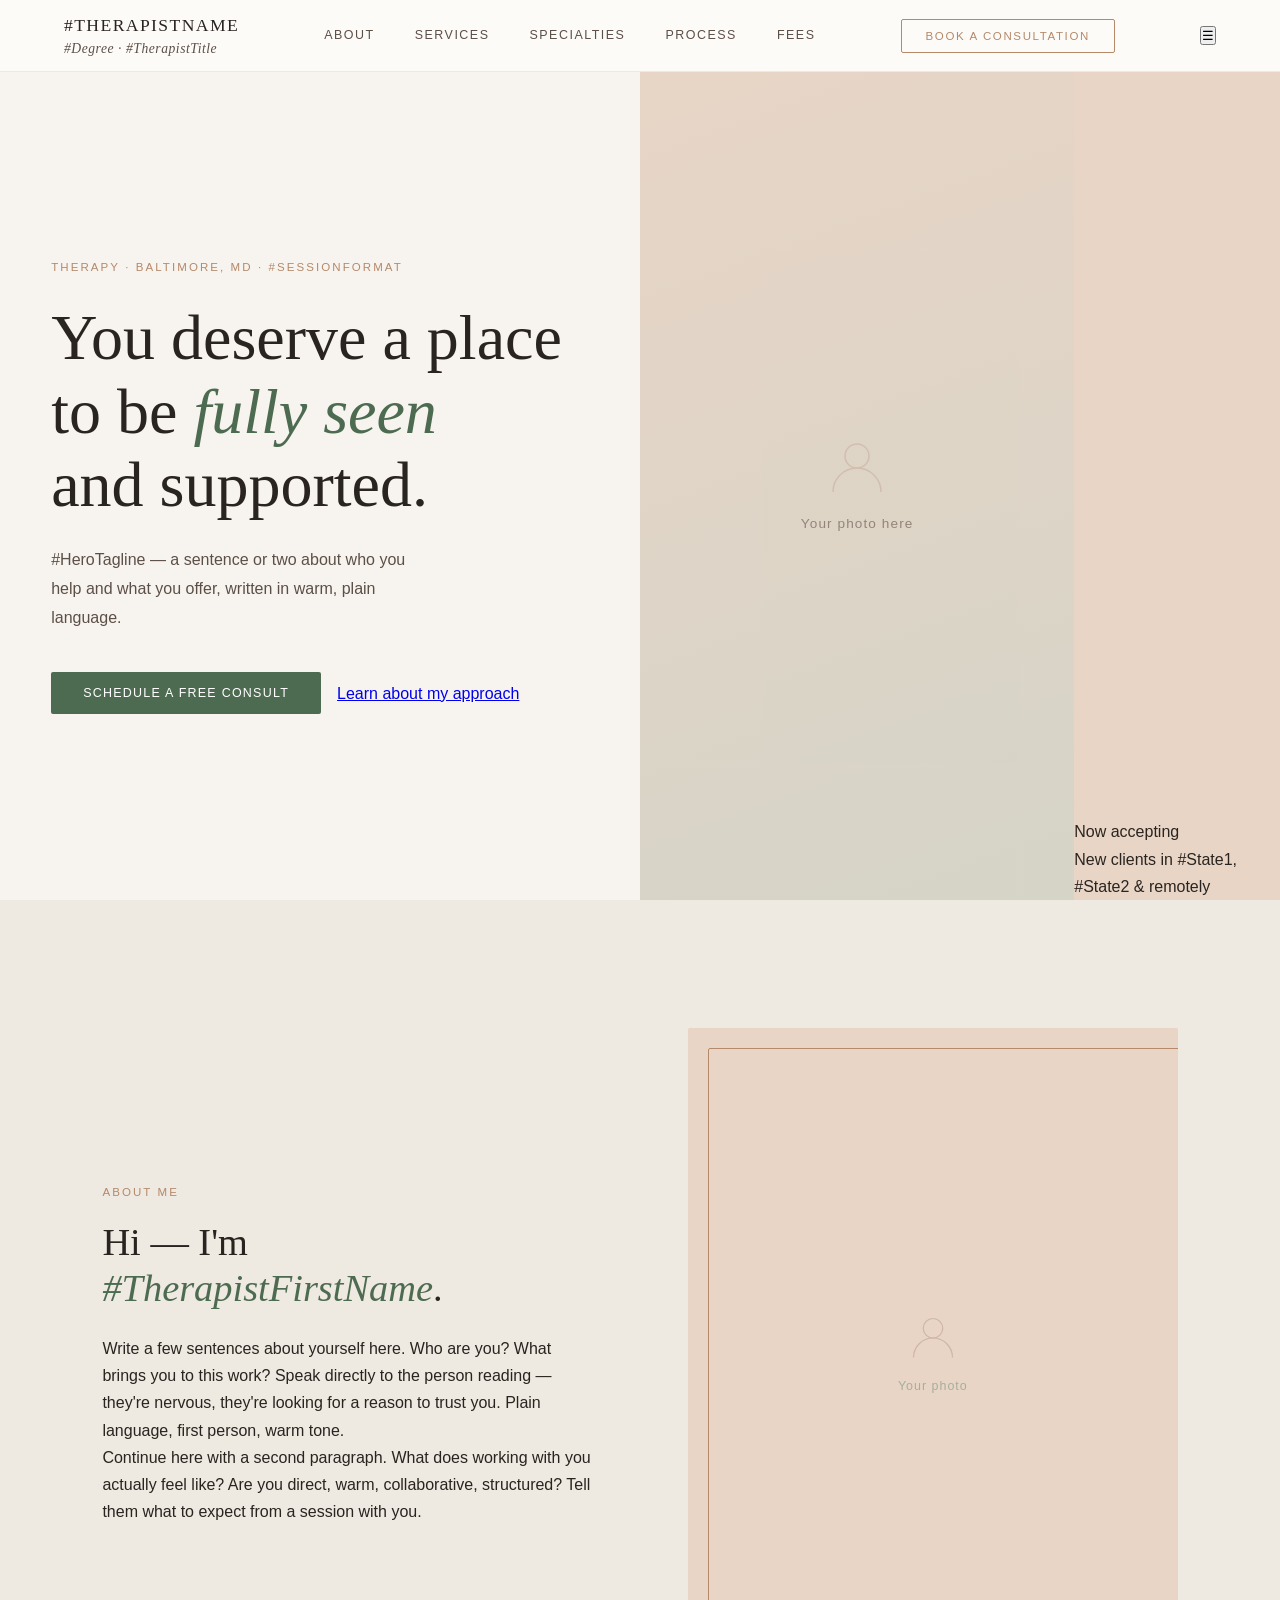
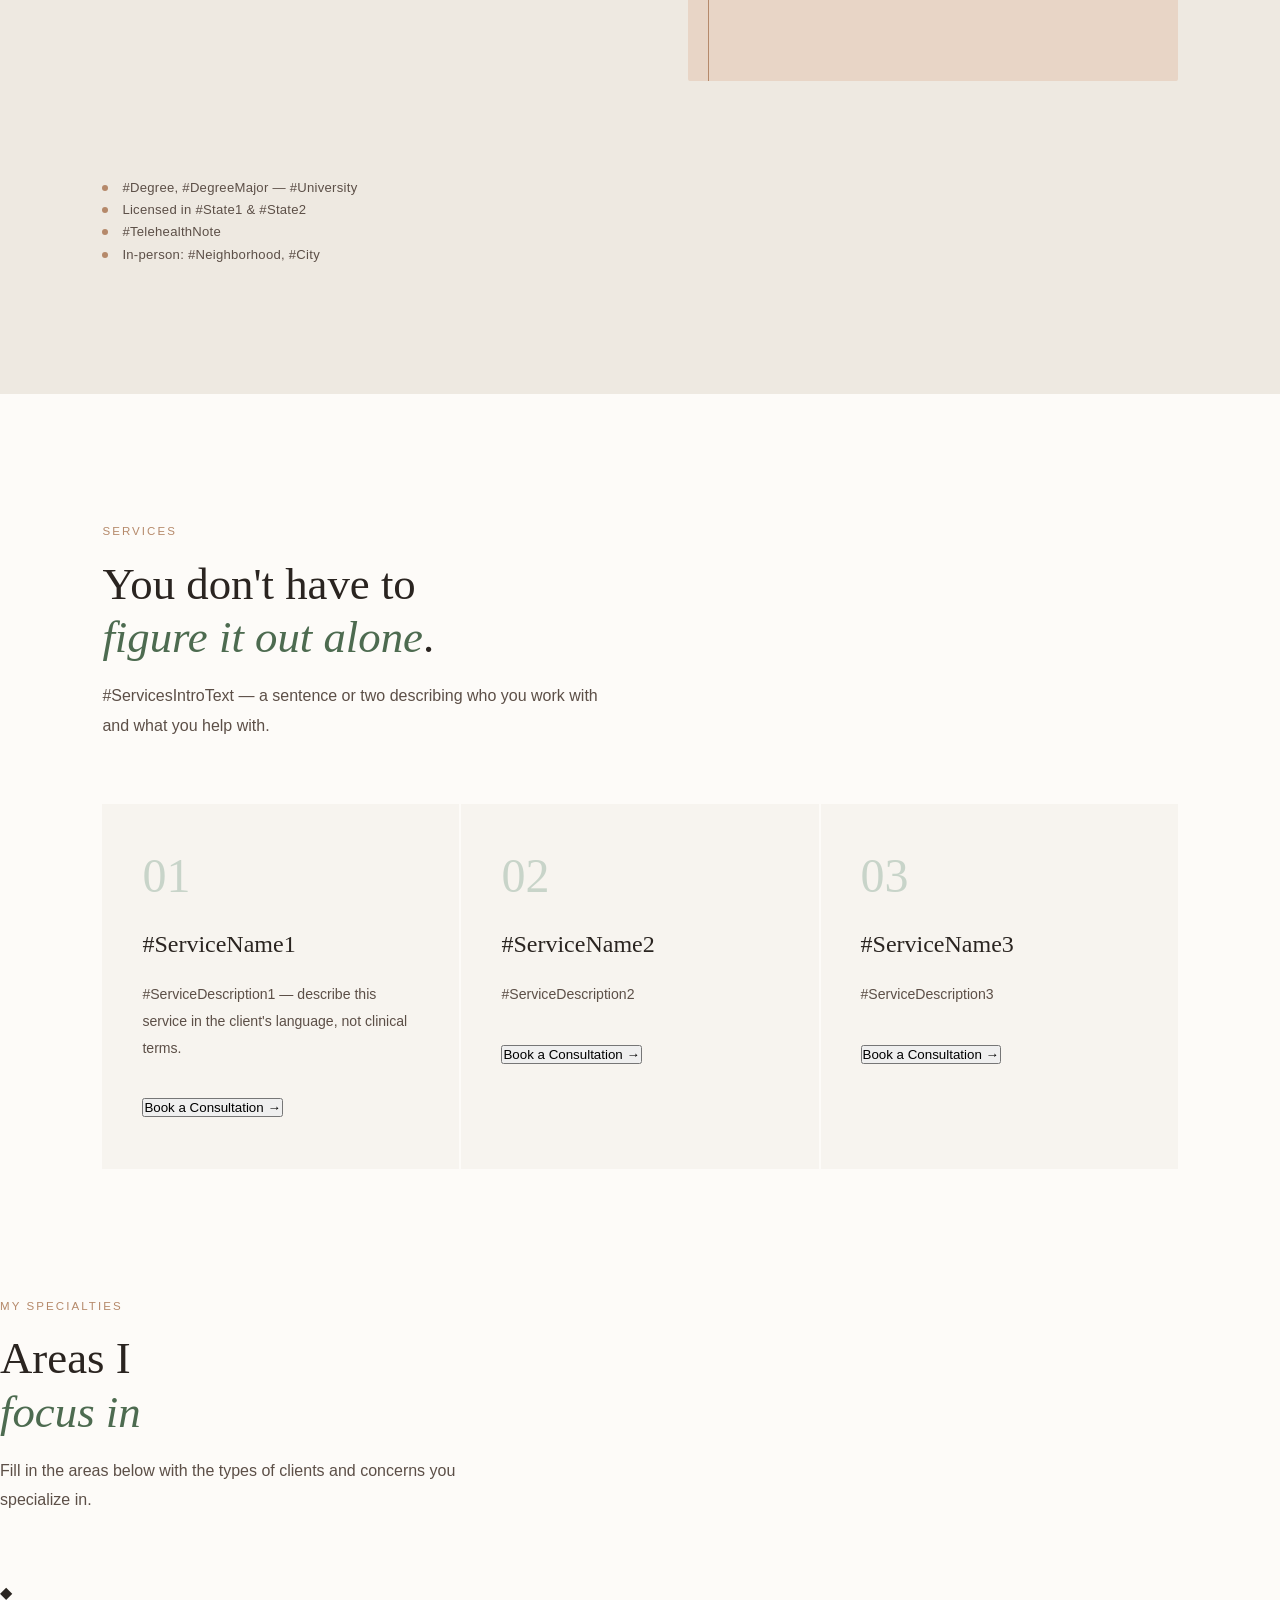
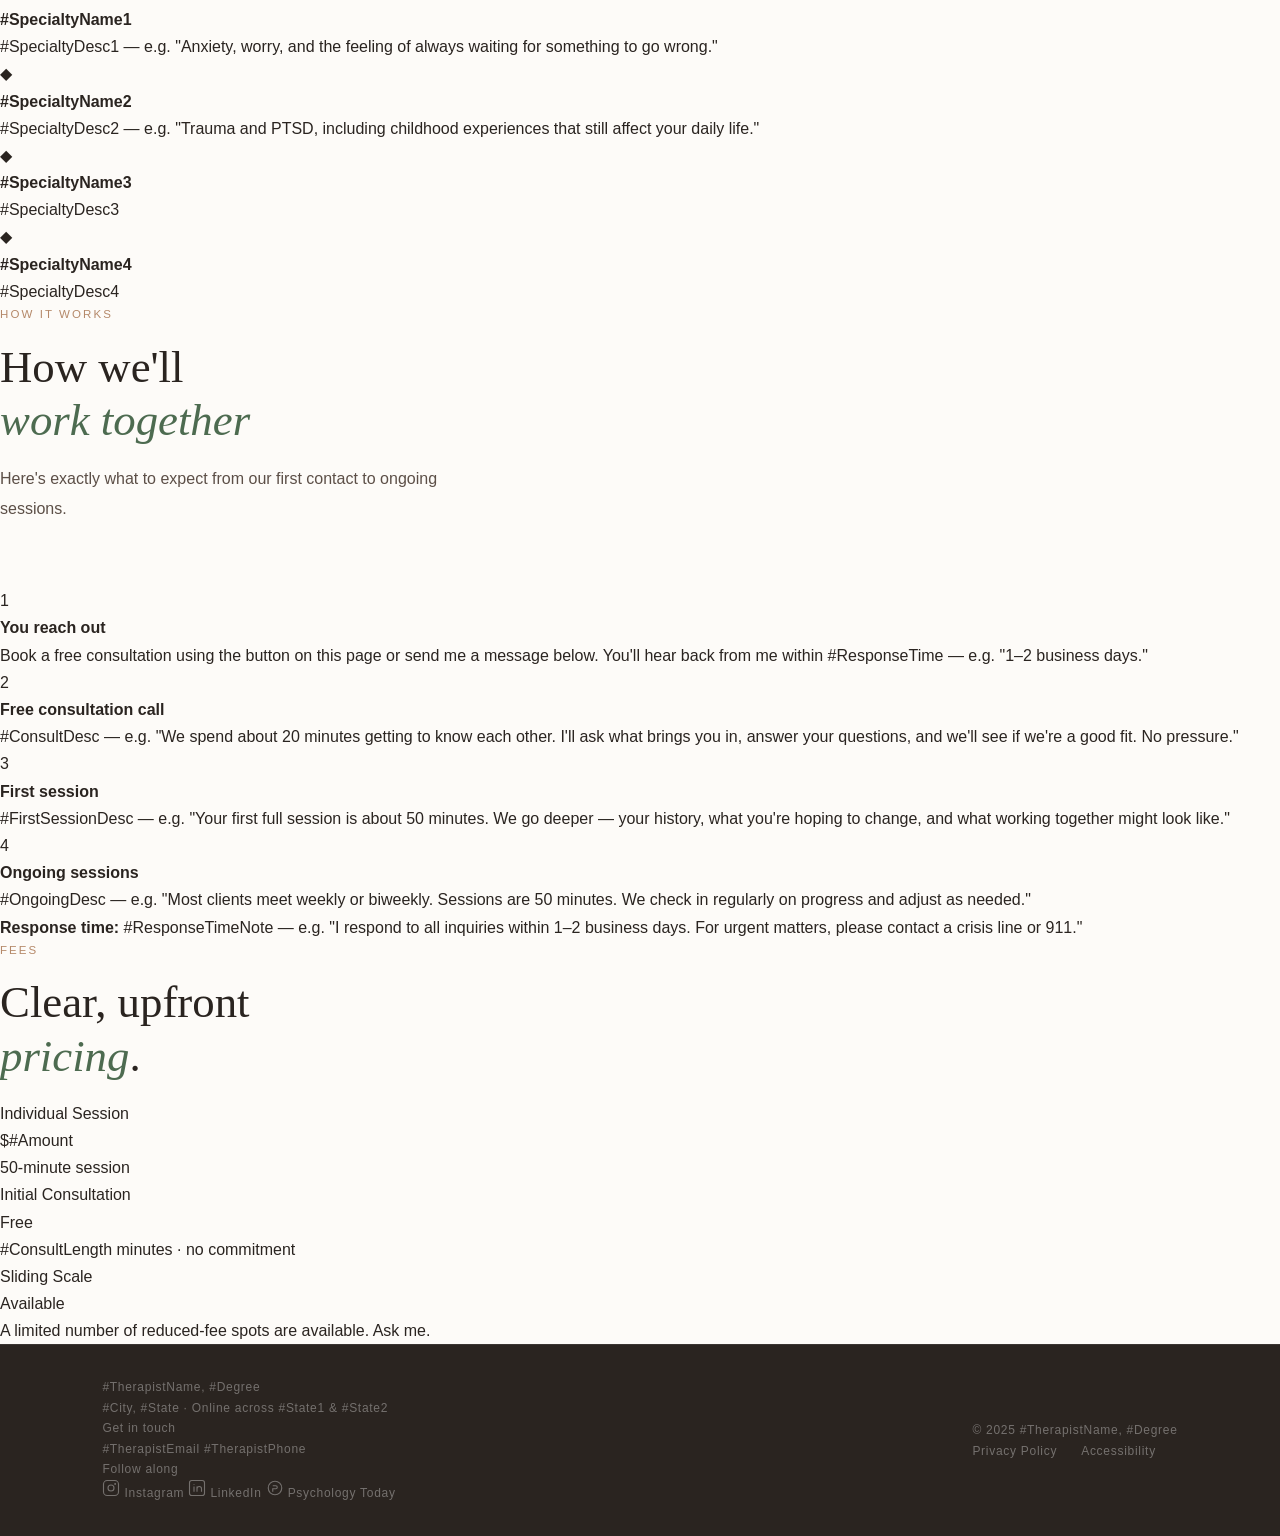
==== index.html @ e569491f "Add files via upload" ====
<!DOCTYPE html>
<html lang="en">
<head>
  <meta charset="UTF-8">
  <meta name="viewport" content="width=device-width, initial-scale=1.0">
  <title>#TherapistName — Therapy</title>
  <link rel="preconnect" href="https://fonts.googleapis.com">
  <link rel="preconnect" href="https://fonts.gstatic.com" crossorigin>
  <link href="https://fonts.googleapis.com/css2?family=Libre+Baskerville:ital,wght@0,400;0,700;1,400&family=Outfit:wght@300;400;500&display=swap" rel="stylesheet">
  <link rel="stylesheet" href="style.css">
</head>
<body>

<!-- NAV -->
<nav id="mainNav">
  <div class="nav-logo">
    #TherapistName
    <span>#Degree · #TherapistTitle</span>
  </div>
  <ul class="nav-links">
    <li><a href="#about">About</a></li>
    <li><a href="#services">Services</a></li>
    <li><a href="#specialties">Specialties</a></li>
    <li><a href="#process">Process</a></li>
    <li><a href="#fees">Fees</a></li>
  </ul>
  <button class="nav-cta" id="navBookBtn">Book a Consultation</button>
  <button class="nav-hamburger" id="navHamburger" aria-label="Open menu">&#9776;</button>
</nav>

<!-- HERO -->
<section class="hero" id="hero">
  <div class="hero-left">
    <p class="hero-eyebrow">Therapy · Baltimore, MD · #SessionFormat</p>
    <h1 class="hero-h1">
      You deserve a place<br>
      to be <em>fully seen</em><br>
      and supported.
    </h1>
    <p class="hero-sub">
      #HeroTagline — a sentence or two about who you help and what you offer, written in warm, plain language.
    </p>
    <div class="hero-actions">
      <button class="btn-primary" id="heroBookBtn">Schedule a Free Consult</button>
      <a href="#about" class="btn-ghost">Learn about my approach</a>
    </div>
  </div>
  <div class="hero-right">
    <div class="hero-photo-placeholder">
      <svg viewBox="0 0 64 64" fill="none" xmlns="http://www.w3.org/2000/svg">
        <circle cx="32" cy="20" r="12" stroke="#A07B6A" stroke-width="1.5"/>
        <path d="M8 56c0-13.255 10.745-24 24-24s24 10.745 24 24" stroke="#A07B6A" stroke-width="1.5"/>
      </svg>
      Your photo here
    </div>
    <div class="hero-badge">
      <p class="badge-label">Now accepting</p>
      <p class="badge-text">New clients in #State1, #State2 &amp; remotely</p>
    </div>
  </div>
</section>

<!-- ABOUT ME -->
<section class="about" id="about">
  <div class="about-header">
    <p class="section-label">About Me</p>
    <h2 class="about-title">Hi — I'm <em>#TherapistFirstName</em>.</h2>
    <p class="about-intro-placeholder">
      Write a few sentences about yourself here. Who are you? What brings you to this work? Speak directly to the person reading — they're nervous, they're looking for a reason to trust you. Plain language, first person, warm tone.
    </p>
    <p class="about-intro-placeholder">
      Continue here with a second paragraph. What does working with you actually feel like? Are you direct, warm, collaborative, structured? Tell them what to expect from a session with you.
    </p>
  </div>
  <div class="about-photo">
    <div class="about-photo-inner">
      <svg width="52" height="52" viewBox="0 0 64 64" fill="none" xmlns="http://www.w3.org/2000/svg">
        <circle cx="32" cy="20" r="12" stroke="#A07B6A" stroke-width="1.5"/>
        <path d="M8 56c0-13.255 10.745-24 24-24s24 10.745 24 24" stroke="#A07B6A" stroke-width="1.5"/>
      </svg>
      Your photo
    </div>
  </div>
  <div class="about-credentials">
    <div class="credential">
      <div class="credential-dot"></div>
      <span class="credential-text">#Degree, #DegreeMajor — #University</span>
    </div>
    <div class="credential">
      <div class="credential-dot"></div>
      <span class="credential-text">Licensed in #State1 &amp; #State2</span>
    </div>
    <div class="credential">
      <div class="credential-dot"></div>
      <span class="credential-text">#TelehealthNote</span>
    </div>
    <div class="credential">
      <div class="credential-dot"></div>
      <span class="credential-text">In-person: #Neighborhood, #City</span>
    </div>
  </div>
</section>

<!-- SERVICES — with booking CTA under each -->
<section class="services" id="services">
  <div class="services-header">
    <p class="section-label">Services</p>
    <h2 class="section-title">You don't have to<br><em>figure it out alone</em>.</h2>
    <p class="section-intro">
      #ServicesIntroText — a sentence or two describing who you work with and what you help with.
    </p>
  </div>
  <div class="services-grid">
    <div class="service-card">
      <div class="service-number">01</div>
      <h3 class="service-name">#ServiceName1</h3>
      <p class="service-desc">#ServiceDescription1 — describe this service in the client's language, not clinical terms.</p>
      <button class="service-book-btn" data-booking="true">Book a Consultation →</button>
    </div>
    <div class="service-card">
      <div class="service-number">02</div>
      <h3 class="service-name">#ServiceName2</h3>
      <p class="service-desc">#ServiceDescription2</p>
      <button class="service-book-btn" data-booking="true">Book a Consultation →</button>
    </div>
    <div class="service-card">
      <div class="service-number">03</div>
      <h3 class="service-name">#ServiceName3</h3>
      <p class="service-desc">#ServiceDescription3</p>
      <button class="service-book-btn" data-booking="true">Book a Consultation →</button>
    </div>
  </div>
</section>

<!-- SPECIALTIES -->
<section class="specialties-section" id="specialties">
  <div class="specialties-header">
    <p class="section-label">My Specialties</p>
    <h2 class="section-title">Areas I<br><em>focus in</em></h2>
    <p class="section-intro">Fill in the areas below with the types of clients and concerns you specialize in.</p>
  </div>
  <div class="specialties-grid">
    <div class="specialty-card">
      <div class="specialty-icon">&#9670;</div>
      <h4 class="specialty-name">#SpecialtyName1</h4>
      <p class="specialty-desc">#SpecialtyDesc1 — e.g. "Anxiety, worry, and the feeling of always waiting for something to go wrong."</p>
    </div>
    <div class="specialty-card">
      <div class="specialty-icon">&#9670;</div>
      <h4 class="specialty-name">#SpecialtyName2</h4>
      <p class="specialty-desc">#SpecialtyDesc2 — e.g. "Trauma and PTSD, including childhood experiences that still affect your daily life."</p>
    </div>
    <div class="specialty-card">
      <div class="specialty-icon">&#9670;</div>
      <h4 class="specialty-name">#SpecialtyName3</h4>
      <p class="specialty-desc">#SpecialtyDesc3</p>
    </div>
    <div class="specialty-card">
      <div class="specialty-icon">&#9670;</div>
      <h4 class="specialty-name">#SpecialtyName4</h4>
      <p class="specialty-desc">#SpecialtyDesc4</p>
    </div>
  </div>
</section>

<!-- PROCESS / HOW SESSIONS WORK -->
<section class="process-section" id="process">
  <div class="process-header">
    <p class="section-label">How It Works</p>
    <h2 class="section-title">How we'll<br><em>work together</em></h2>
    <p class="section-intro">Here's exactly what to expect from our first contact to ongoing sessions.</p>
  </div>
  <div class="process-steps">
    <div class="process-step">
      <div class="step-number">1</div>
      <div class="step-content">
        <h4 class="step-title">You reach out</h4>
        <p class="step-desc">Book a free consultation using the button on this page or send me a message below. You'll hear back from me within #ResponseTime — e.g. "1–2 business days."</p>
      </div>
    </div>
    <div class="process-connector"></div>
    <div class="process-step">
      <div class="step-number">2</div>
      <div class="step-content">
        <h4 class="step-title">Free consultation call</h4>
        <p class="step-desc">#ConsultDesc — e.g. "We spend about 20 minutes getting to know each other. I'll ask what brings you in, answer your questions, and we'll see if we're a good fit. No pressure."</p>
      </div>
    </div>
    <div class="process-connector"></div>
    <div class="process-step">
      <div class="step-number">3</div>
      <div class="step-content">
        <h4 class="step-title">First session</h4>
        <p class="step-desc">#FirstSessionDesc — e.g. "Your first full session is about 50 minutes. We go deeper — your history, what you're hoping to change, and what working together might look like."</p>
      </div>
    </div>
    <div class="process-connector"></div>
    <div class="process-step">
      <div class="step-number">4</div>
      <div class="step-content">
        <h4 class="step-title">Ongoing sessions</h4>
        <p class="step-desc">#OngoingDesc — e.g. "Most clients meet weekly or biweekly. Sessions are 50 minutes. We check in regularly on progress and adjust as needed."</p>
      </div>
    </div>
  </div>
  <div class="process-note">
    <p><strong>Response time:</strong> #ResponseTimeNote — e.g. "I respond to all inquiries within 1–2 business days. For urgent matters, please contact a crisis line or 911."</p>
  </div>
</section>

<!-- FEES -->
<section class="fees-section" id="fees">
  <div class="fees-inner">
    <div class="fees-header">
      <p class="section-label">Fees</p>
      <h2 class="section-title">Clear, upfront<br><em>pricing</em>.</h2>
    </div>
    <div class="fees-grid">
      <div class="fee-card">
        <p class="fee-type">Individual Session</p>
        <p class="fee-price">$#Amount</p>
        <p class="fee-detail">50-minute session</p>
      </div>
      <div class="fee-card">
        <p class="fee-type">Initial Consultation</p>
        <p class="fee-price">Free</p>
        <p class="fee-detail">#ConsultLength minutes · no commitment</p>
      </div>
      <div class="fee-card">
        <p class="fee-type">Sliding Scale</p>
        <p class="fee-price">Available</p>
        <p class="fee-detail">A limited number of reduced-fee spots are available. Ask me.</p>
      </div>
    </div>
  </div>
</section>

<!-- FOOTER -->
<footer>
  <div class="footer-top">
    <div class="footer-brand">
      <p class="footer-name">#TherapistName, #Degree</p>
      <p class="footer-location">#City, #State · Online across #State1 &amp; #State2</p>
    </div>
    <div class="footer-contact">
      <p class="footer-contact-label">Get in touch</p>
      <a href="mailto:#TherapistEmail" class="footer-email">#TherapistEmail</a>
      <a href="tel:#TherapistPhone" class="footer-phone">#TherapistPhone</a>
    </div>
    <div class="footer-socials">
      <p class="footer-contact-label">Follow along</p>
      <div class="social-links">
        <a href="#" class="social-link" aria-label="Instagram">
          <!-- Instagram icon -->
          <svg width="18" height="18" viewBox="0 0 24 24" fill="none" stroke="currentColor" stroke-width="1.5">
            <rect x="2" y="2" width="20" height="20" rx="5" ry="5"/>
            <circle cx="12" cy="12" r="4"/>
            <circle cx="17.5" cy="6.5" r="0.5" fill="currentColor"/>
          </svg>
          Instagram
        </a>
        <a href="#" class="social-link" aria-label="LinkedIn">
          <!-- LinkedIn icon -->
          <svg width="18" height="18" viewBox="0 0 24 24" fill="none" stroke="currentColor" stroke-width="1.5">
            <rect x="2" y="2" width="20" height="20" rx="3"/>
            <line x1="8" y1="10" x2="8" y2="17"/>
            <line x1="8" y1="7" x2="8" y2="7.5" stroke-width="2"/>
            <path d="M12 10v7M12 13a3 3 0 0 1 6 0v4"/>
          </svg>
          LinkedIn
        </a>
        <a href="#" class="social-link" aria-label="Psychology Today">
          <svg width="18" height="18" viewBox="0 0 24 24" fill="none" stroke="currentColor" stroke-width="1.5">
            <circle cx="12" cy="12" r="9"/>
            <path d="M9 9h4a2 2 0 0 1 0 4H9v4"/>
          </svg>
          Psychology Today
        </a>
      </div>
    </div>
  </div>
  <div class="footer-bottom">
    <span>© 2025 #TherapistName, #Degree</span>
    <div class="footer-links">
      <a href="#">Privacy Policy</a>
      <a href="#">Accessibility</a>
    </div>
  </div>
</footer>

<script src="main.js"></script>
</body>
</html>
---- style.css ----
/* ============================================================
   THERAPIST WEBSITE — style.css
   Linked from index.html
   ============================================================ */

*, *::before, *::after { box-sizing: border-box; margin: 0; padding: 0; }

:root {
  --cream: #F7F4EF;
  --warm-white: #FDFBF8;
  --sage: #8A9E8C;
  --sage-deep: #4D6B50;
  --mist: #C8D4C9;
  --clay: #B5896A;
  --clay-light: #E8D5C6;
  --ink: #2A2420;
  --ink-soft: #5C4F47;
  --gold: #C4973A;
  --gold-light: #EDD9A3;
  --section-bg: #EEE9E1;
}

html { scroll-behavior: smooth; }

body {
  font-family: 'DM Sans', sans-serif;
  background: var(--warm-white);
  color: var(--ink);
  font-weight: 300;
  line-height: 1.7;
}

/* ── NAV ─────────────────────────────────────────── */
nav {
  position: fixed; top: 0; width: 100%; z-index: 100;
  background: rgba(253,251,248,0.92);
  backdrop-filter: blur(8px);
  border-bottom: 1px solid rgba(180,160,140,0.2);
  padding: 0 5%;
  display: flex; align-items: center; justify-content: space-between;
  height: 72px;
}

.nav-logo {
  font-family: 'Cormorant Garamond', serif;
  font-weight: 400;
  font-size: 1.1rem;
  letter-spacing: 0.08em;
  color: var(--ink);
  text-transform: uppercase;
}

.nav-logo span {
  font-weight: 300;
  font-style: italic;
  text-transform: none;
  font-size: 0.85rem;
  letter-spacing: 0.04em;
  color: var(--ink-soft);
  display: block;
  margin-top: -4px;
}

.nav-links {
  display: flex; gap: 2.5rem; list-style: none;
  font-size: 0.78rem; letter-spacing: 0.12em; text-transform: uppercase;
}

.nav-links a { color: var(--ink-soft); text-decoration: none; transition: color 0.2s; }
.nav-links a:hover { color: var(--sage-deep); }

.nav-cta {
  background: transparent;
  border: 1px solid var(--clay);
  color: var(--clay);
  padding: 10px 24px;
  font-family: 'DM Sans', sans-serif;
  font-size: 0.72rem;
  letter-spacing: 0.14em;
  text-transform: uppercase;
  cursor: pointer;
  transition: all 0.25s;
  border-radius: 2px;
}

.nav-cta:hover { background: var(--clay); color: white; }

/* ── HERO ────────────────────────────────────────── */
.hero {
  min-height: 100vh;
  display: grid;
  grid-template-columns: 1fr 1fr;
  padding-top: 72px;
}

.hero-left {
  padding: 8% 6% 8% 8%;
  display: flex;
  flex-direction: column;
  justify-content: center;
  background: var(--cream);
}

.hero-eyebrow {
  font-size: 0.72rem;
  letter-spacing: 0.18em;
  text-transform: uppercase;
  color: var(--clay);
  margin-bottom: 1.5rem;
}

.hero-h1 {
  font-family: 'Cormorant Garamond', serif;
  font-weight: 300;
  font-size: clamp(2.8rem, 5vw, 4.2rem);
  line-height: 1.15;
  color: var(--ink);
  margin-bottom: 1.5rem;
}

.hero-h1 em { font-style: italic; color: var(--sage-deep); }

.hero-sub {
  font-size: 1rem;
  color: var(--ink-soft);
  margin-bottom: 2.5rem;
  max-width: 380px;
  line-height: 1.8;
}

.hero-actions { display: flex; gap: 1rem; align-items: center; }

.btn-primary {
  background: var(--sage-deep);
  color: white;
  padding: 14px 32px;
  border: none;
  font-family: 'DM Sans', sans-serif;
  font-size: 0.78rem;
  letter-spacing: 0.1em;
  text-transform: uppercase;
  cursor: pointer;
  border-radius: 2px;
  transition: all 0.25s;
}
.btn-primary:hover { background: var(--ink); }

.btn-secondary {
  background: transparent;
  color: var(--ink-soft);
  border: none;
  font-family: 'DM Sans', sans-serif;
  font-size: 0.78rem;
  letter-spacing: 0.06em;
  cursor: pointer;
  padding: 0;
  text-decoration: underline;
  text-underline-offset: 4px;
  text-decoration-color: var(--mist);
}

.hero-right {
  position: relative;
  background: var(--clay-light);
  overflow: hidden;
  display: flex;
  align-items: flex-end;
  justify-content: center;
}

.hero-photo-placeholder {
  width: 100%;
  height: 100%;
  background: linear-gradient(160deg, var(--clay-light) 0%, var(--mist) 100%);
  display: flex;
  align-items: center;
  justify-content: center;
  flex-direction: column;
  gap: 12px;
  color: var(--ink-soft);
  opacity: 0.6;
  font-size: 0.85rem;
  letter-spacing: 0.08em;
}

.hero-photo-placeholder svg { width: 64px; height: 64px; opacity: 0.4; }

.hero-accent {
  position: absolute;
  bottom: 40px;
  left: -20px;
  background: var(--warm-white);
  padding: 20px 28px;
  border-radius: 2px;
  box-shadow: 0 8px 32px rgba(0,0,0,0.06);
  max-width: 220px;
}

.hero-accent-label {
  font-size: 0.65rem;
  letter-spacing: 0.14em;
  text-transform: uppercase;
  color: var(--clay);
  margin-bottom: 4px;
}

.hero-accent-text {
  font-family: 'Cormorant Garamond', serif;
  font-size: 1rem;
  color: var(--ink);
  font-style: italic;
}

/* ── QUOTE BAND ──────────────────────────────────── */
.quote-band {
  background: var(--sage-deep);
  padding: 4rem 10%;
  text-align: center;
}

.quote-band blockquote {
  font-family: 'Cormorant Garamond', serif;
  font-size: clamp(1.4rem, 2.5vw, 1.9rem);
  font-weight: 300;
  font-style: italic;
  color: rgba(255,255,255,0.92);
  line-height: 1.6;
  max-width: 720px;
  margin: 0 auto 1rem;
}

.quote-band cite {
  font-family: 'DM Sans', sans-serif;
  font-size: 0.72rem;
  letter-spacing: 0.14em;
  text-transform: uppercase;
  color: var(--mist);
}

/* ── SERVICES ────────────────────────────────────── */
.services {
  padding: 8rem 8%;
  background: var(--warm-white);
}

.section-label {
  font-size: 0.72rem;
  letter-spacing: 0.18em;
  text-transform: uppercase;
  color: var(--clay);
  margin-bottom: 1rem;
}

.section-title {
  font-family: 'Cormorant Garamond', serif;
  font-weight: 300;
  font-size: clamp(2rem, 3.5vw, 3rem);
  color: var(--ink);
  margin-bottom: 1rem;
  max-width: 560px;
  line-height: 1.2;
}

.section-title em { font-style: italic; color: var(--sage-deep); }

.section-intro {
  font-size: 1rem;
  color: var(--ink-soft);
  max-width: 500px;
  margin-bottom: 4rem;
  line-height: 1.85;
}

.services-grid {
  display: grid;
  grid-template-columns: repeat(3, 1fr);
  gap: 2px;
}

.service-card {
  background: var(--cream);
  padding: 3rem 2.5rem;
  position: relative;
  transition: background 0.3s;
}

.service-card:hover { background: var(--clay-light); }

.service-number {
  font-family: 'Cormorant Garamond', serif;
  font-size: 3rem;
  font-weight: 300;
  color: var(--mist);
  line-height: 1;
  margin-bottom: 1.5rem;
}

.service-name {
  font-family: 'Cormorant Garamond', serif;
  font-size: 1.5rem;
  font-weight: 400;
  color: var(--ink);
  margin-bottom: 1rem;
}

.service-desc {
  font-size: 0.88rem;
  color: var(--ink-soft);
  line-height: 1.9;
  margin-bottom: 2rem;
}

.service-link {
  font-size: 0.72rem;
  letter-spacing: 0.12em;
  text-transform: uppercase;
  color: var(--sage-deep);
  text-decoration: none;
  border-bottom: 1px solid var(--mist);
  padding-bottom: 2px;
  transition: border-color 0.2s;
}

.service-link:hover { border-color: var(--sage-deep); }

/* ── ABOUT ───────────────────────────────────────── */
.about {
  padding: 8rem 8%;
  background: var(--section-bg);
  display: grid;
  grid-template-columns: 1fr 1fr;
  gap: 6rem;
  align-items: center;
}

.about-photo {
  aspect-ratio: 3/4;
  background: var(--clay-light);
  border-radius: 2px;
  display: flex;
  align-items: center;
  justify-content: center;
  position: relative;
  overflow: hidden;
}

.about-photo::after {
  content: '';
  position: absolute;
  top: 20px; right: -20px;
  width: 100%; height: 100%;
  border: 1px solid var(--clay);
  border-radius: 2px;
  pointer-events: none;
}

.about-photo-inner {
  text-align: center;
  font-size: 0.78rem;
  letter-spacing: 0.08em;
  color: #8A9E8C;
  opacity: 0.7;
}

.about-photo-inner svg { display: block; margin: 0 auto 12px; opacity: 0.5; }

.about-title {
  font-family: 'Cormorant Garamond', serif;
  font-size: clamp(2rem, 3vw, 2.8rem);
  font-weight: 300;
  color: var(--ink);
  line-height: 1.2;
  margin-bottom: 1.5rem;
}

.about-title em { font-style: italic; color: var(--sage-deep); }

.about-body {
  font-size: 0.95rem;
  color: var(--ink-soft);
  line-height: 1.95;
  margin-bottom: 1.5rem;
}

.credentials {
  margin-top: 2rem;
  display: flex;
  flex-direction: column;
  gap: 12px;
}

.credential {
  display: flex;
  align-items: flex-start;
  gap: 14px;
}

.credential-dot {
  width: 6px; height: 6px;
  background: var(--clay);
  border-radius: 50%;
  margin-top: 8px;
  flex-shrink: 0;
}

.credential-text {
  font-size: 0.82rem;
  color: var(--ink-soft);
  letter-spacing: 0.02em;
}

/* ── TESTIMONIALS ────────────────────────────────── */
.testimonials {
  padding: 8rem 8%;
  background: var(--warm-white);
}

.testimonials-header { text-align: center; margin-bottom: 4rem; }

.testimonials-title {
  margin: 0 auto;
  text-align: center;
  max-width: 480px;
}

.testimonials-grid {
  display: grid;
  grid-template-columns: repeat(3, 1fr);
  gap: 2rem;
}

.testimonial {
  padding: 2.5rem;
  border: 1px solid rgba(180,160,140,0.25);
  border-radius: 2px;
  position: relative;
}

.testimonial::before {
  content: '"';
  font-family: 'Cormorant Garamond', serif;
  font-size: 5rem;
  color: var(--clay-light);
  position: absolute;
  top: 10px; left: 20px;
  line-height: 1;
}

.testimonial-text {
  font-family: 'Cormorant Garamond', serif;
  font-size: 1.05rem;
  font-style: italic;
  color: var(--ink);
  line-height: 1.8;
  margin-bottom: 1.5rem;
  padding-top: 1.5rem;
}

.testimonial-author {
  font-size: 0.72rem;
  letter-spacing: 0.12em;
  text-transform: uppercase;
  color: var(--clay);
}

/* ── CTA ─────────────────────────────────────────── */
.cta-section {
  padding: 8rem 8%;
  background: var(--ink);
  text-align: center;
}

.cta-section .section-label { color: var(--gold); }

.cta-title {
  font-family: 'Cormorant Garamond', serif;
  font-size: clamp(2.2rem, 4vw, 3.5rem);
  font-weight: 300;
  color: white;
  margin-bottom: 1rem;
  line-height: 1.2;
}

.cta-title em { font-style: italic; color: var(--gold); }

.cta-sub {
  font-size: 0.95rem;
  color: rgba(255,255,255,0.55);
  margin-bottom: 2.5rem;
  max-width: 440px;
  margin-left: auto;
  margin-right: auto;
}

.btn-gold {
  background: var(--gold);
  color: var(--ink);
  padding: 16px 40px;
  border: none;
  font-family: 'DM Sans', sans-serif;
  font-size: 0.78rem;
  letter-spacing: 0.12em;
  text-transform: uppercase;
  cursor: pointer;
  border-radius: 2px;
  font-weight: 500;
  transition: all 0.25s;
}
.btn-gold:hover { background: var(--gold-light); }

/* ── CONTACT FORM ────────────────────────────────── */
.contact-section {
  padding: 8rem 8%;
  background: var(--section-bg);
}

.contact-form-wrapper {
  max-width: 560px;
  margin-top: 2rem;
  display: flex;
  flex-direction: column;
  gap: 1.25rem;
}

.form-group {
  display: flex;
  flex-direction: column;
  gap: 6px;
}

.form-group label {
  font-size: 0.75rem;
  letter-spacing: 0.1em;
  text-transform: uppercase;
  color: var(--ink-soft);
}

.form-group input,
.form-group textarea {
  background: var(--warm-white);
  border: 1px solid rgba(180,160,140,0.35);
  border-radius: 2px;
  padding: 12px 16px;
  font-family: 'DM Sans', sans-serif;
  font-size: 0.92rem;
  color: var(--ink);
  outline: none;
  transition: border-color 0.2s;
  resize: vertical;
}

.form-group input:focus,
.form-group textarea:focus {
  border-color: var(--sage-deep);
}

.form-hipaa-note {
  font-size: 0.75rem;
  color: var(--clay);
  background: var(--clay-light);
  padding: 10px 14px;
  border-radius: 2px;
  border-left: 3px solid var(--clay);
  line-height: 1.6;
}

.form-status {
  font-size: 0.85rem;
  color: var(--sage-deep);
  min-height: 1.2em;
}

/* ── FOOTER ──────────────────────────────────────── */
footer {
  background: var(--ink);
  border-top: 1px solid rgba(255,255,255,0.08);
  padding: 2rem 8%;
  display: flex;
  align-items: center;
  justify-content: space-between;
  font-size: 0.75rem;
  color: rgba(255,255,255,0.35);
  letter-spacing: 0.06em;
}

footer a { color: rgba(255,255,255,0.35); text-decoration: none; }
footer a:hover { color: rgba(255,255,255,0.7); }

.footer-links { display: flex; gap: 1.5rem; }

/* ── RESPONSIVE ──────────────────────────────────── */
@media (max-width: 900px) {
  .hero { grid-template-columns: 1fr; }
  .hero-right { min-height: 320px; }
  .services-grid { grid-template-columns: 1fr; }
  .about { grid-template-columns: 1fr; gap: 3rem; }
  .testimonials-grid { grid-template-columns: 1fr; }
  .nav-links { display: none; }
  footer { flex-direction: column; gap: 1rem; text-align: center; }
}
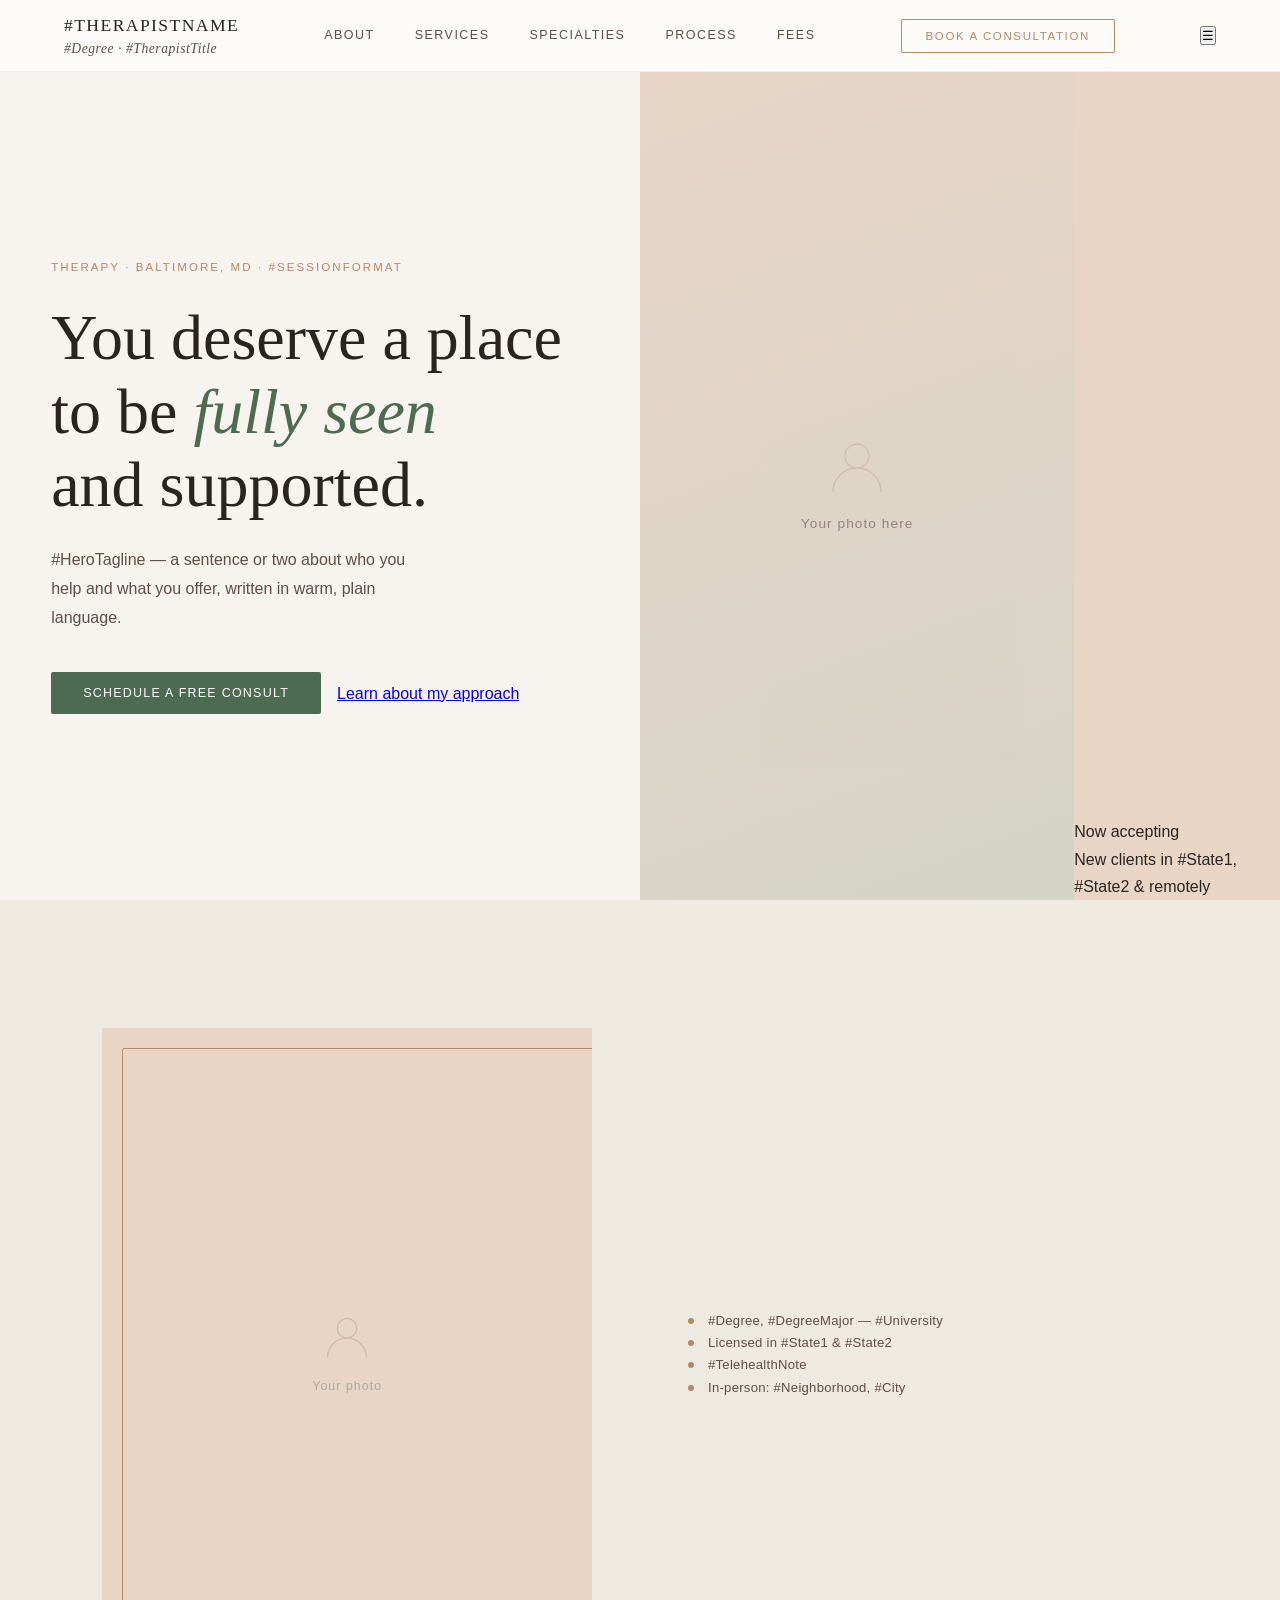
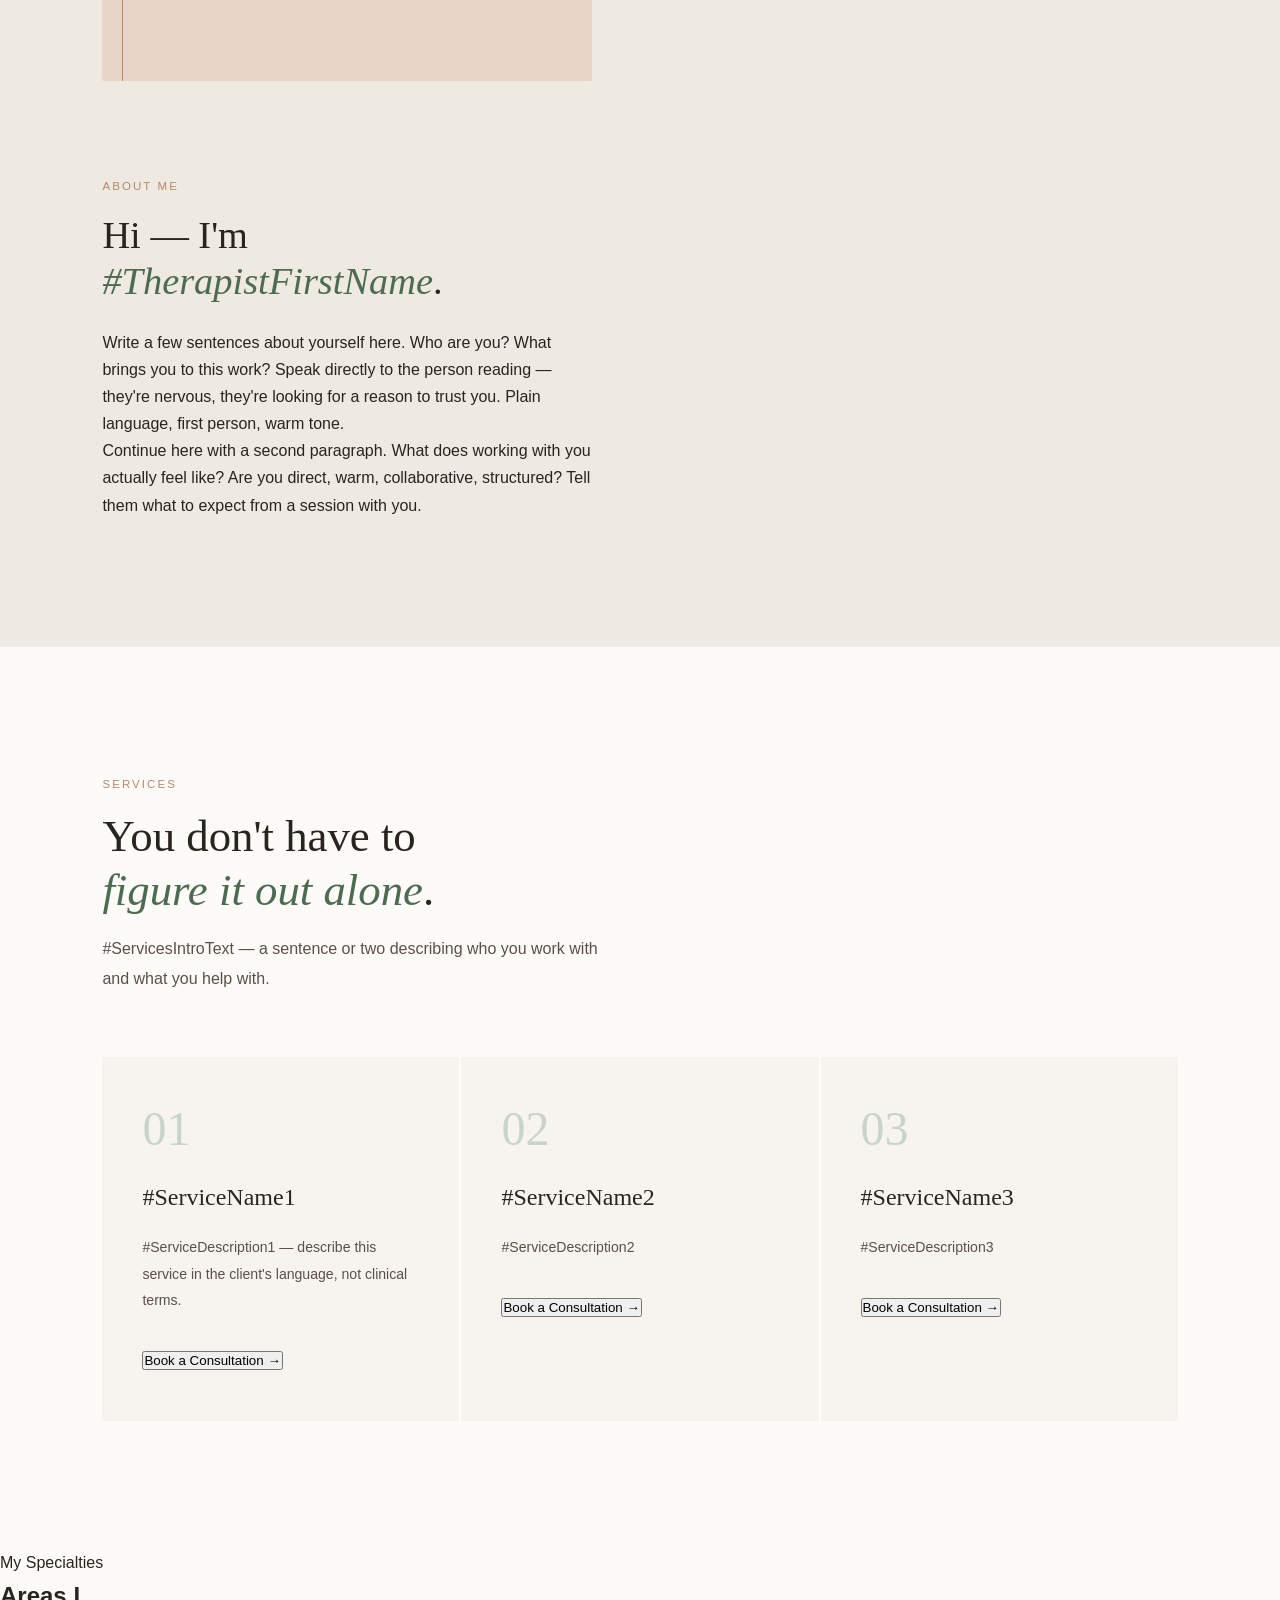
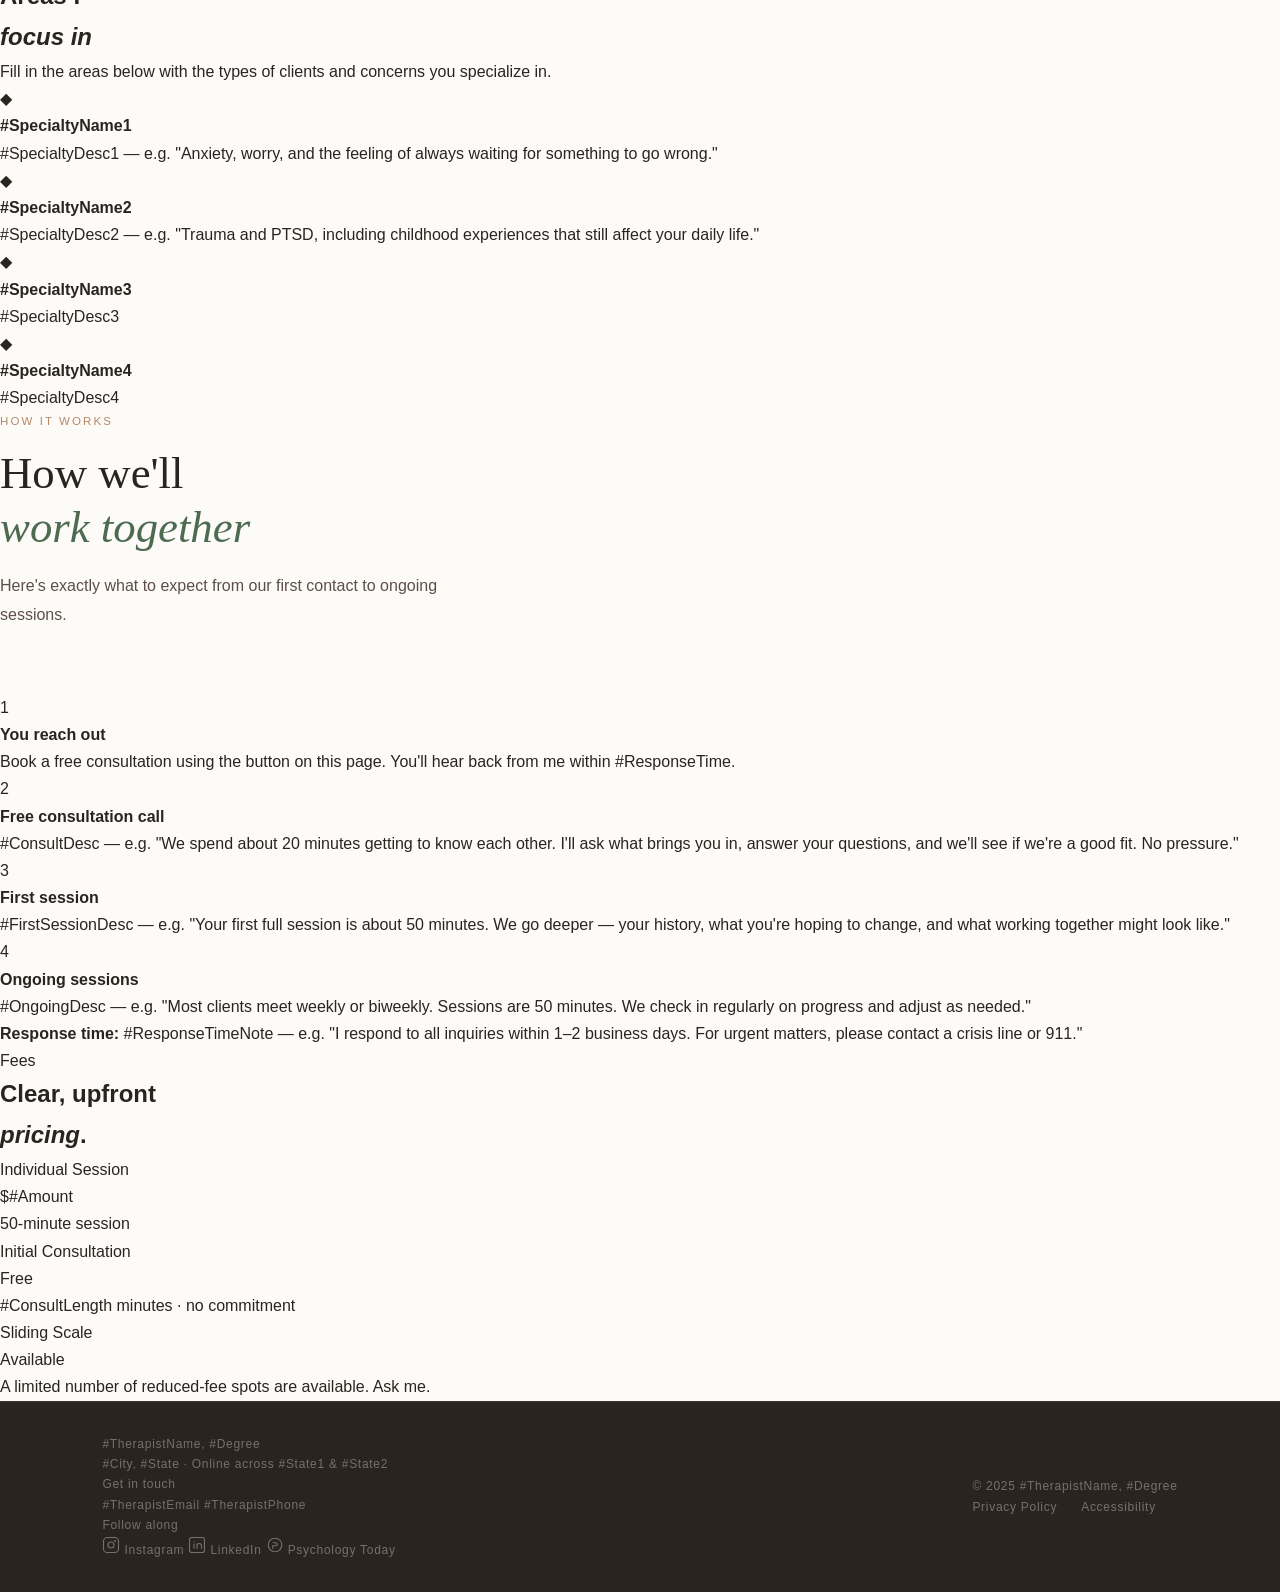
==== commit cb7887bb: "Switching layout / testing" ====
--- a/index.html
+++ b/index.html
@@ -4,9 +4,6 @@
   <meta charset="UTF-8">
   <meta name="viewport" content="width=device-width, initial-scale=1.0">
   <title>#TherapistName — Therapy</title>
-  <link rel="preconnect" href="https://fonts.googleapis.com">
-  <link rel="preconnect" href="https://fonts.gstatic.com" crossorigin>
-  <link href="https://fonts.googleapis.com/css2?family=Libre+Baskerville:ital,wght@0,400;0,700;1,400&family=Outfit:wght@300;400;500&display=swap" rel="stylesheet">
   <link rel="stylesheet" href="style.css">
 </head>
 <body>
@@ -60,18 +57,8 @@
   </div>
 </section>
 
-<!-- ABOUT ME -->
+<!-- ABOUT -->
 <section class="about" id="about">
-  <div class="about-header">
-    <p class="section-label">About Me</p>
-    <h2 class="about-title">Hi — I'm <em>#TherapistFirstName</em>.</h2>
-    <p class="about-intro-placeholder">
-      Write a few sentences about yourself here. Who are you? What brings you to this work? Speak directly to the person reading — they're nervous, they're looking for a reason to trust you. Plain language, first person, warm tone.
-    </p>
-    <p class="about-intro-placeholder">
-      Continue here with a second paragraph. What does working with you actually feel like? Are you direct, warm, collaborative, structured? Tell them what to expect from a session with you.
-    </p>
-  </div>
   <div class="about-photo">
     <div class="about-photo-inner">
       <svg width="52" height="52" viewBox="0 0 64 64" fill="none" xmlns="http://www.w3.org/2000/svg">
@@ -99,9 +86,19 @@
       <span class="credential-text">In-person: #Neighborhood, #City</span>
     </div>
   </div>
-</section>
-
-<!-- SERVICES — with booking CTA under each -->
+  <div class="about-header">
+    <p class="section-label">About Me</p>
+    <h2 class="about-title">Hi — I'm <em>#TherapistFirstName</em>.</h2>
+    <p class="about-intro-placeholder">
+      Write a few sentences about yourself here. Who are you? What brings you to this work? Speak directly to the person reading — they're nervous, they're looking for a reason to trust you. Plain language, first person, warm tone.
+    </p>
+    <p class="about-intro-placeholder">
+      Continue here with a second paragraph. What does working with you actually feel like? Are you direct, warm, collaborative, structured? Tell them what to expect from a session with you.
+    </p>
+  </div>
+</section>
+
+<!-- SERVICES -->
 <section class="services" id="services">
   <div class="services-header">
     <p class="section-label">Services</p>
@@ -135,9 +132,9 @@
 <!-- SPECIALTIES -->
 <section class="specialties-section" id="specialties">
   <div class="specialties-header">
-    <p class="section-label">My Specialties</p>
-    <h2 class="section-title">Areas I<br><em>focus in</em></h2>
-    <p class="section-intro">Fill in the areas below with the types of clients and concerns you specialize in.</p>
+    <p class="specialties-label">My Specialties</p>
+    <h2 class="specialties-title">Areas I<br><em>focus in</em></h2>
+    <p class="specialties-intro">Fill in the areas below with the types of clients and concerns you specialize in.</p>
   </div>
   <div class="specialties-grid">
     <div class="specialty-card">
@@ -163,7 +160,7 @@
   </div>
 </section>
 
-<!-- PROCESS / HOW SESSIONS WORK -->
+<!-- PROCESS -->
 <section class="process-section" id="process">
   <div class="process-header">
     <p class="section-label">How It Works</p>
@@ -175,7 +172,7 @@
       <div class="step-number">1</div>
       <div class="step-content">
         <h4 class="step-title">You reach out</h4>
-        <p class="step-desc">Book a free consultation using the button on this page or send me a message below. You'll hear back from me within #ResponseTime — e.g. "1–2 business days."</p>
+        <p class="step-desc">Book a free consultation using the button on this page. You'll hear back from me within #ResponseTime.</p>
       </div>
     </div>
     <div class="process-connector"></div>
@@ -212,8 +209,8 @@
 <section class="fees-section" id="fees">
   <div class="fees-inner">
     <div class="fees-header">
-      <p class="section-label">Fees</p>
-      <h2 class="section-title">Clear, upfront<br><em>pricing</em>.</h2>
+      <p class="fees-label">Fees</p>
+      <h2 class="fees-title">Clear, upfront<br><em>pricing</em>.</h2>
     </div>
     <div class="fees-grid">
       <div class="fee-card">
@@ -251,7 +248,6 @@
       <p class="footer-contact-label">Follow along</p>
       <div class="social-links">
         <a href="#" class="social-link" aria-label="Instagram">
-          <!-- Instagram icon -->
           <svg width="18" height="18" viewBox="0 0 24 24" fill="none" stroke="currentColor" stroke-width="1.5">
             <rect x="2" y="2" width="20" height="20" rx="5" ry="5"/>
             <circle cx="12" cy="12" r="4"/>
@@ -260,7 +256,6 @@
           Instagram
         </a>
         <a href="#" class="social-link" aria-label="LinkedIn">
-          <!-- LinkedIn icon -->
           <svg width="18" height="18" viewBox="0 0 24 24" fill="none" stroke="currentColor" stroke-width="1.5">
             <rect x="2" y="2" width="20" height="20" rx="3"/>
             <line x1="8" y1="10" x2="8" y2="17"/>
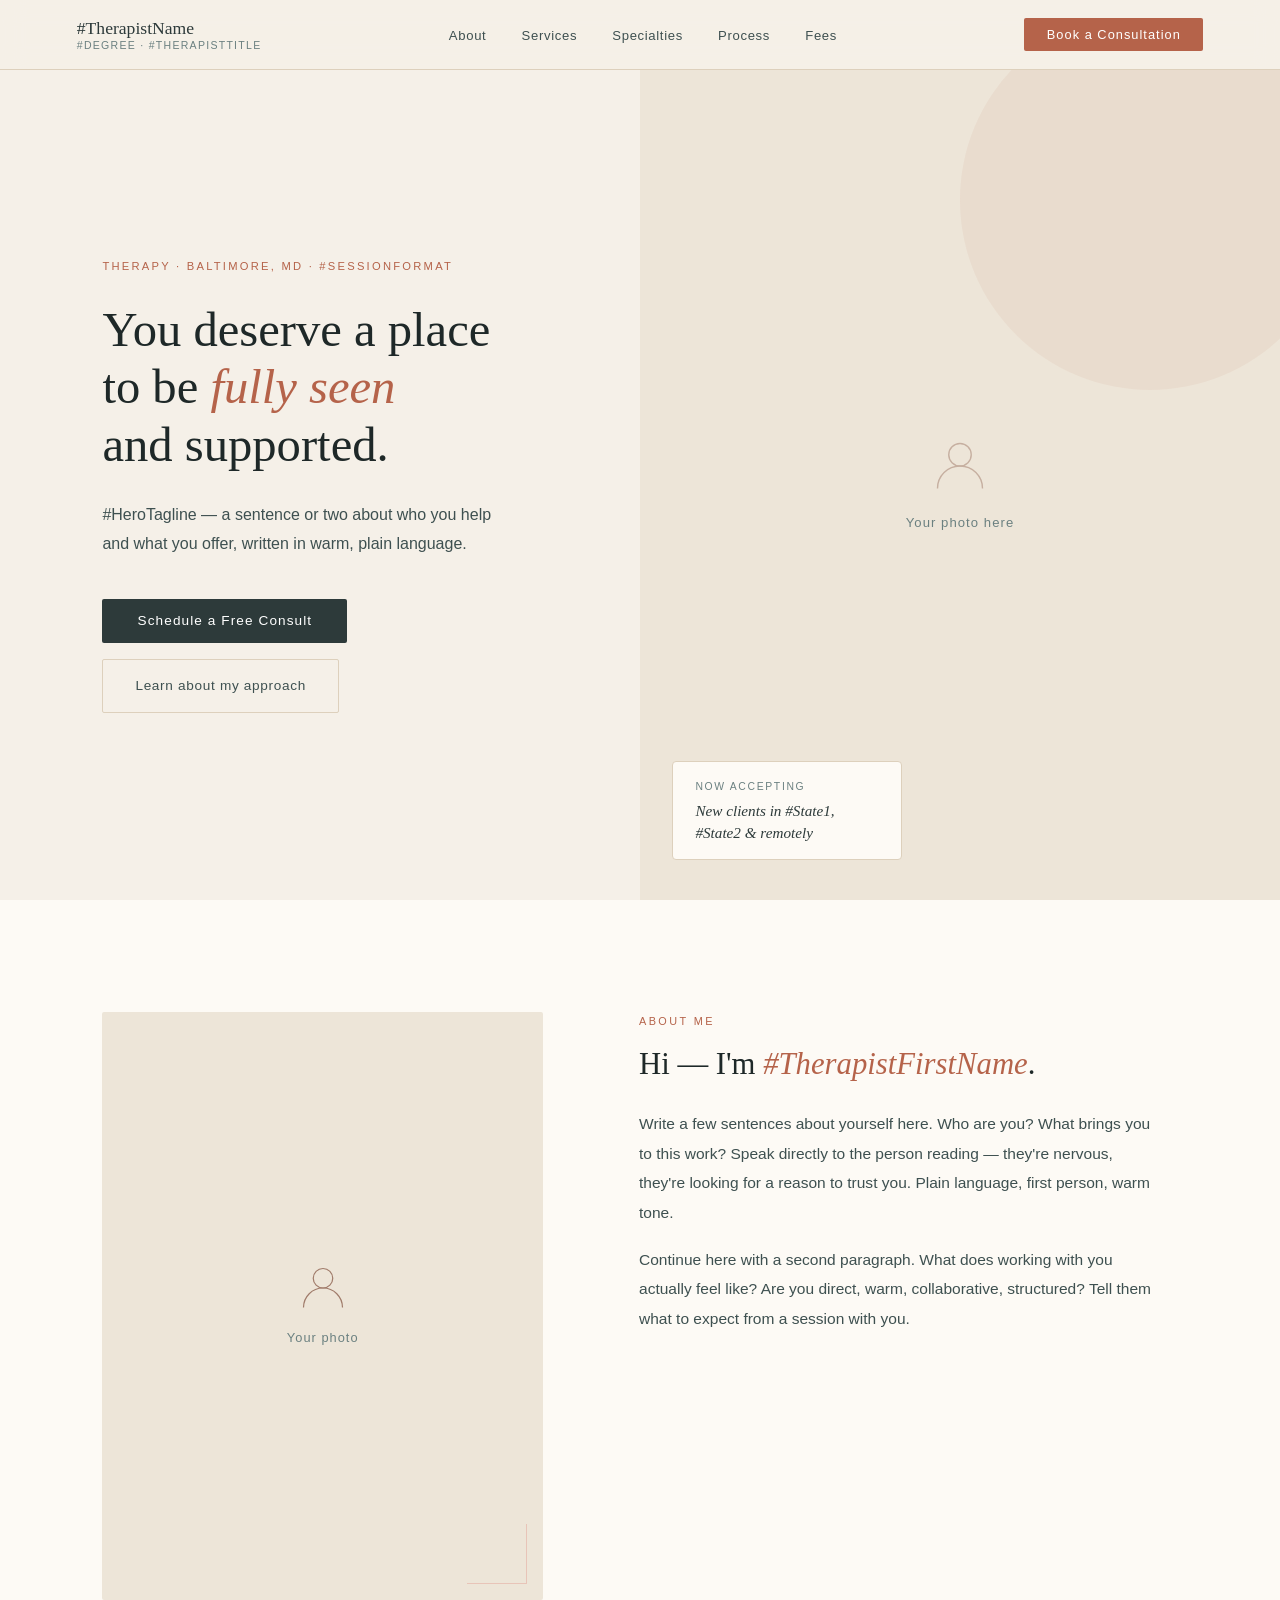
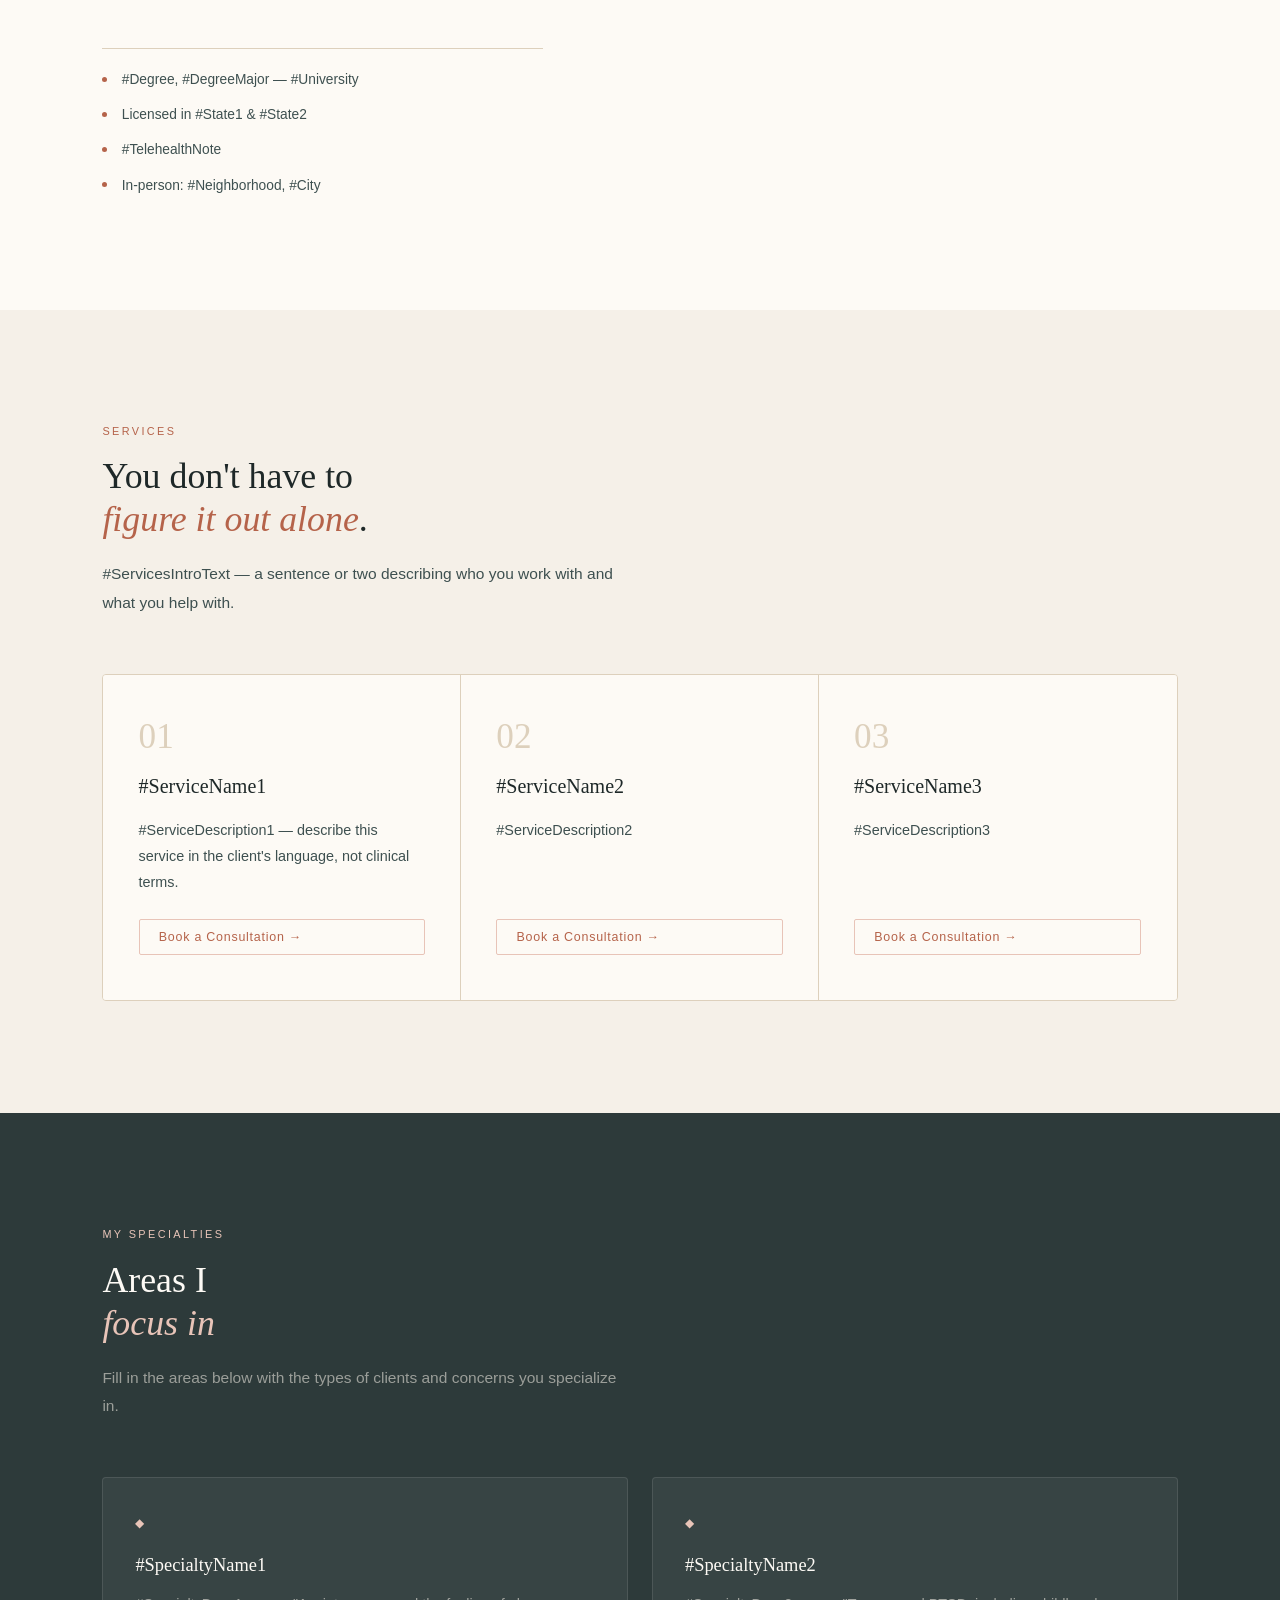
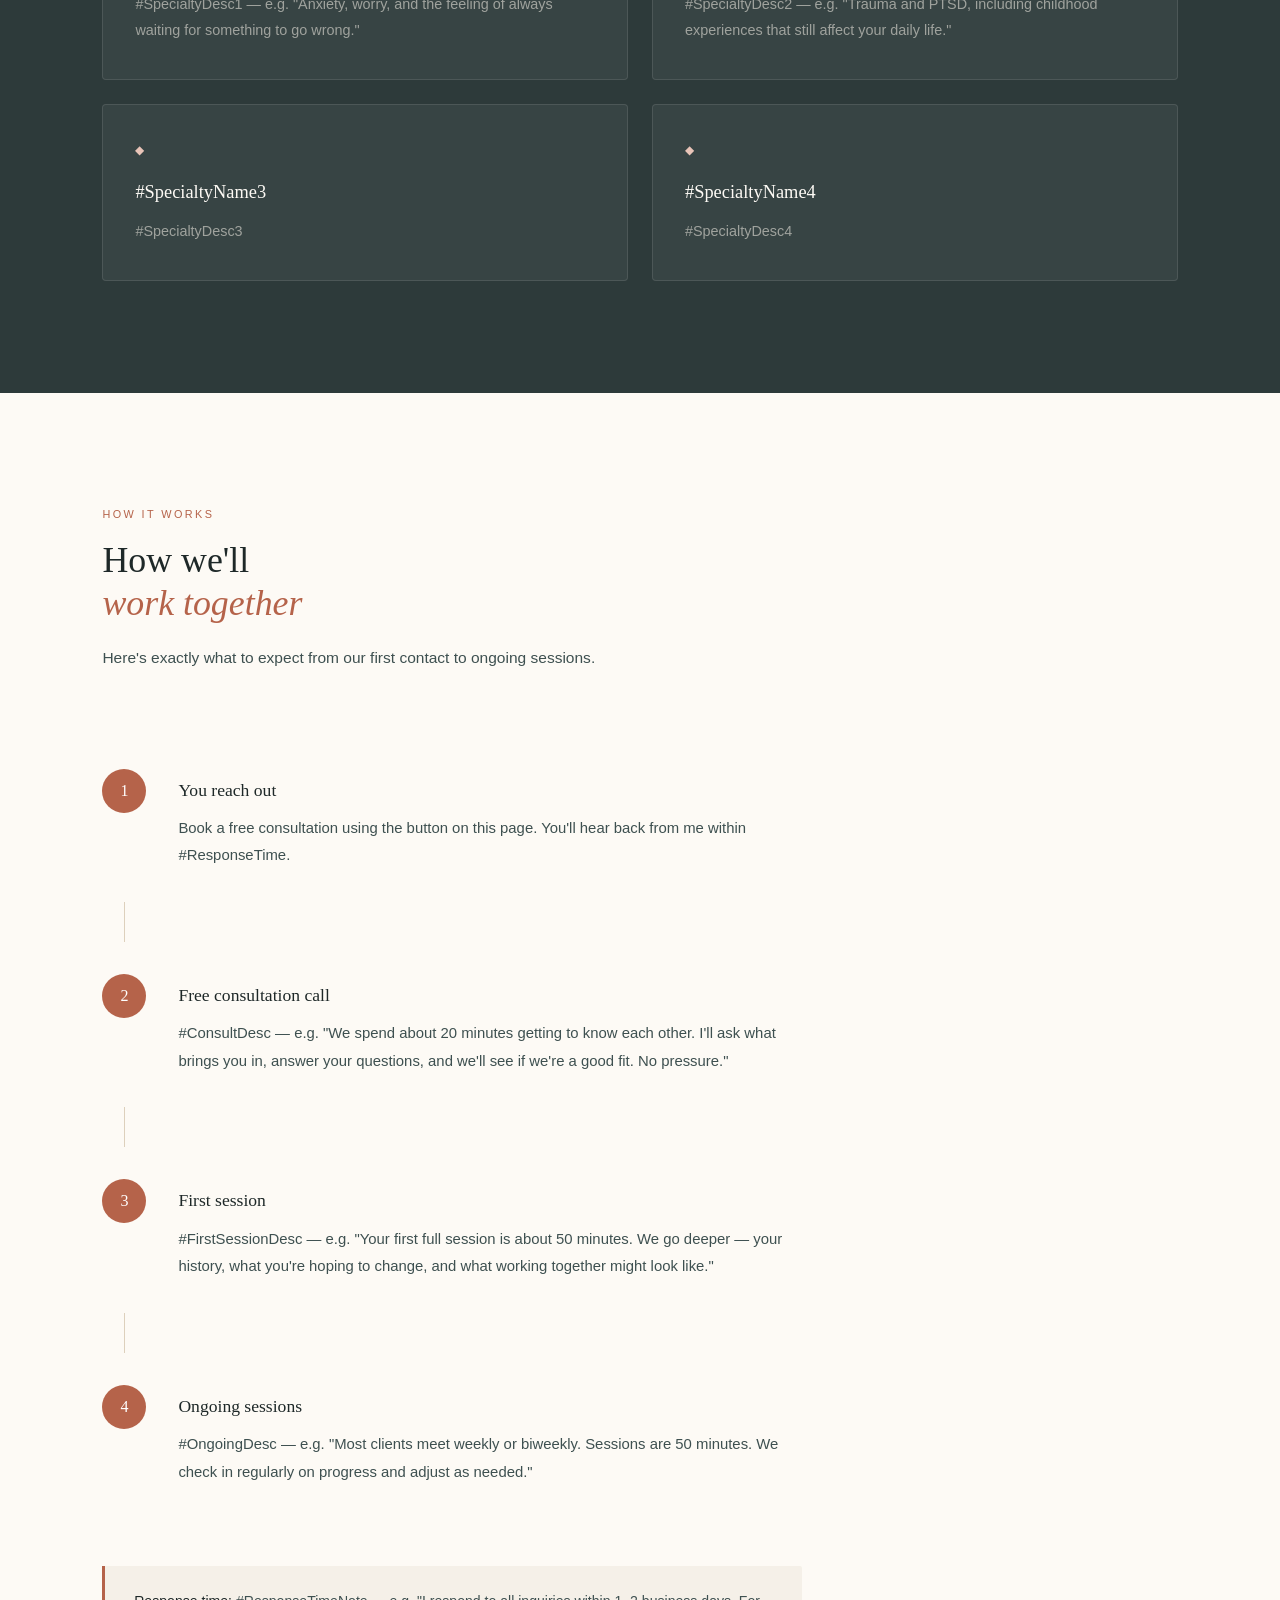
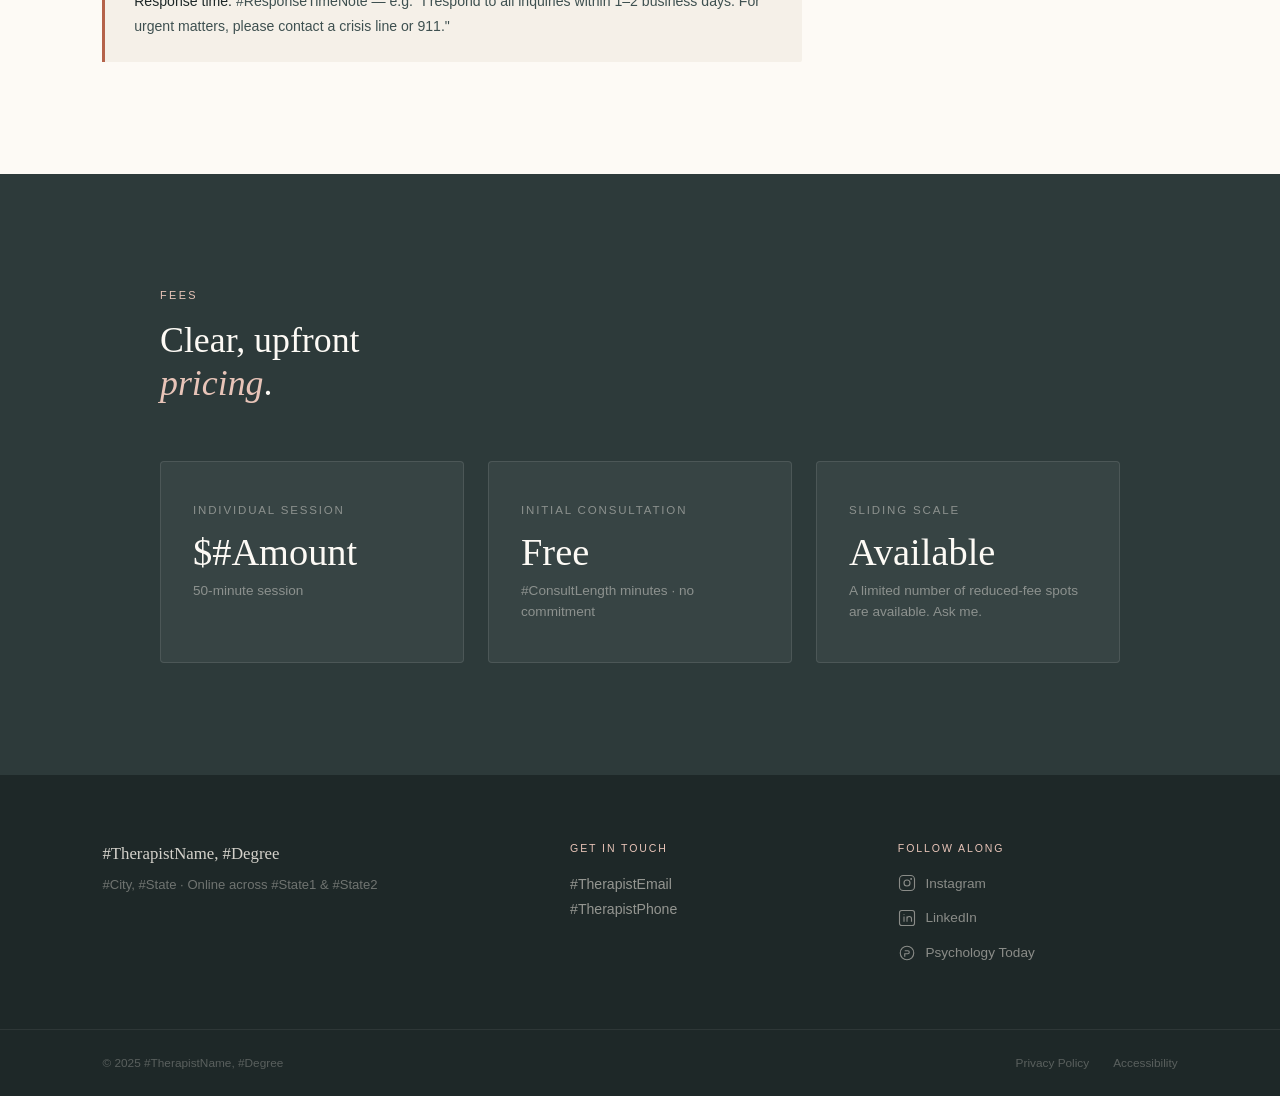
==== commit 2bba573c: "Ui haul" ====
--- a/index.html
+++ b/index.html
@@ -4,6 +4,9 @@
   <meta charset="UTF-8">
   <meta name="viewport" content="width=device-width, initial-scale=1.0">
   <title>#TherapistName — Therapy</title>
+  <link rel="preconnect" href="https://fonts.googleapis.com">
+  <link rel="preconnect" href="https://fonts.gstatic.com" crossorigin>
+  <link href="https://fonts.googleapis.com/css2?family=Libre+Baskerville:ital,wght@0,400;0,700;1,400&family=Outfit:wght@300;400;500&display=swap" rel="stylesheet">
   <link rel="stylesheet" href="style.css">
 </head>
 <body>
--- a/style.css
+++ b/style.css
@@ -1,341 +1,335 @@
 /* ============================================================
    THERAPIST WEBSITE — style.css
-   Linked from index.html
+   FIX: Dark sections (Specialties, Fees) use their own label/
+   title class names so they never fight the global .section-label
+   and .section-title rules that set light-mode colors.
    ============================================================ */
 
 *, *::before, *::after { box-sizing: border-box; margin: 0; padding: 0; }
 
 :root {
-  --cream: #F7F4EF;
-  --warm-white: #FDFBF8;
-  --sage: #8A9E8C;
-  --sage-deep: #4D6B50;
-  --mist: #C8D4C9;
-  --clay: #B5896A;
-  --clay-light: #E8D5C6;
-  --ink: #2A2420;
-  --ink-soft: #5C4F47;
-  --gold: #C4973A;
-  --gold-light: #EDD9A3;
-  --section-bg: #EEE9E1;
+  --linen:        #F5F0E8;
+  --linen-mid:    #EDE5D8;
+  --linen-deep:   #DDD0BC;
+  --slate:        #2D3A3A;
+  --slate-mid:    #3E5050;
+  --slate-light:  #6B8080;
+  --terra:        #B5634A;
+  --terra-light:  #E8C4B8;
+  --terra-deep:   #7A3E2C;
+  --ivory:        #FDFAF5;
+  --ink:          #1E2828;
+  --font-serif:   'Libre Baskerville', Georgia, serif;
+  --font-body:    'Outfit', sans-serif;
 }
 
 html { scroll-behavior: smooth; }
 
 body {
-  font-family: 'DM Sans', sans-serif;
-  background: var(--warm-white);
-  color: var(--ink);
+  font-family: var(--font-body);
+  background: var(--linen);
+  color: var(--slate);
   font-weight: 300;
-  line-height: 1.7;
-}
-
-/* ── NAV ─────────────────────────────────────────── */
+  line-height: 1.75;
+}
+
+/* ── NAV ─────────────────────────────────────────────────── */
 nav {
-  position: fixed; top: 0; width: 100%; z-index: 100;
-  background: rgba(253,251,248,0.92);
-  backdrop-filter: blur(8px);
-  border-bottom: 1px solid rgba(180,160,140,0.2);
-  padding: 0 5%;
-  display: flex; align-items: center; justify-content: space-between;
-  height: 72px;
-}
+  position: sticky;
+  top: 0;
+  z-index: 200;
+  background: rgba(245, 240, 232, 0.96);
+  backdrop-filter: blur(12px);
+  border-bottom: 1px solid var(--linen-deep);
+  display: flex;
+  align-items: center;
+  justify-content: space-between;
+  padding: 0 6vw;
+  height: 70px;
+  transition: box-shadow 0.3s;
+}
+
+nav.scrolled { box-shadow: 0 2px 24px rgba(30, 40, 40, 0.08); }
 
 .nav-logo {
-  font-family: 'Cormorant Garamond', serif;
-  font-weight: 400;
+  font-family: var(--font-serif);
   font-size: 1.1rem;
+  font-weight: 400;
+  color: var(--slate);
+  display: flex;
+  flex-direction: column;
+  line-height: 1.2;
+}
+
+.nav-logo span {
+  font-family: var(--font-body);
+  font-size: 0.66rem;
+  font-weight: 400;
+  letter-spacing: 0.12em;
+  text-transform: uppercase;
+  color: var(--slate-light);
+}
+
+.nav-links {
+  display: flex;
+  gap: 2.2rem;
+  list-style: none;
+}
+
+.nav-links a {
+  text-decoration: none;
+  font-size: 0.82rem;
+  font-weight: 400;
+  letter-spacing: 0.05em;
+  color: var(--slate-mid);
+  transition: color 0.2s;
+}
+
+.nav-links a:hover { color: var(--terra); }
+
+.nav-cta {
+  background: var(--terra);
+  color: #fff;
+  border: none;
+  padding: 0.55rem 1.4rem;
+  border-radius: 2px;
+  font-family: var(--font-body);
+  font-size: 0.8rem;
+  font-weight: 400;
   letter-spacing: 0.08em;
-  color: var(--ink);
-  text-transform: uppercase;
-}
-
-.nav-logo span {
-  font-weight: 300;
-  font-style: italic;
-  text-transform: none;
-  font-size: 0.85rem;
-  letter-spacing: 0.04em;
-  color: var(--ink-soft);
-  display: block;
-  margin-top: -4px;
-}
-
-.nav-links {
-  display: flex; gap: 2.5rem; list-style: none;
-  font-size: 0.78rem; letter-spacing: 0.12em; text-transform: uppercase;
-}
-
-.nav-links a { color: var(--ink-soft); text-decoration: none; transition: color 0.2s; }
-.nav-links a:hover { color: var(--sage-deep); }
-
-.nav-cta {
-  background: transparent;
-  border: 1px solid var(--clay);
-  color: var(--clay);
-  padding: 10px 24px;
-  font-family: 'DM Sans', sans-serif;
-  font-size: 0.72rem;
-  letter-spacing: 0.14em;
-  text-transform: uppercase;
   cursor: pointer;
-  transition: all 0.25s;
-  border-radius: 2px;
-}
-
-.nav-cta:hover { background: var(--clay); color: white; }
-
-/* ── HERO ────────────────────────────────────────── */
+  transition: background 0.2s, transform 0.15s;
+}
+
+.nav-cta:hover { background: var(--terra-deep); transform: translateY(-1px); }
+
+.nav-hamburger {
+  display: none;
+  background: none;
+  border: none;
+  font-size: 1.4rem;
+  color: var(--slate);
+  cursor: pointer;
+}
+
+/* ── HERO ────────────────────────────────────────────────── */
 .hero {
-  min-height: 100vh;
   display: grid;
   grid-template-columns: 1fr 1fr;
-  padding-top: 72px;
+  min-height: calc(100vh - 70px);
+  max-height: 860px;
 }
 
 .hero-left {
-  padding: 8% 6% 8% 8%;
   display: flex;
   flex-direction: column;
   justify-content: center;
-  background: var(--cream);
+  padding: 7rem 5vw 7rem 8vw;
+  background: var(--linen);
 }
 
 .hero-eyebrow {
-  font-size: 0.72rem;
-  letter-spacing: 0.18em;
+  font-size: 0.7rem;
+  font-weight: 500;
+  letter-spacing: 0.2em;
   text-transform: uppercase;
-  color: var(--clay);
-  margin-bottom: 1.5rem;
+  color: var(--terra);
+  margin-bottom: 1.6rem;
 }
 
 .hero-h1 {
-  font-family: 'Cormorant Garamond', serif;
-  font-weight: 300;
-  font-size: clamp(2.8rem, 5vw, 4.2rem);
-  line-height: 1.15;
+  font-family: var(--font-serif);
+  font-size: clamp(2.4rem, 3.8vw, 3.8rem);
+  font-weight: 400;
+  line-height: 1.18;
   color: var(--ink);
-  margin-bottom: 1.5rem;
-}
-
-.hero-h1 em { font-style: italic; color: var(--sage-deep); }
+  margin-bottom: 1.6rem;
+}
+
+.hero-h1 em { font-style: italic; color: var(--terra); }
 
 .hero-sub {
   font-size: 1rem;
-  color: var(--ink-soft);
+  color: var(--slate-mid);
+  max-width: 400px;
+  line-height: 1.85;
   margin-bottom: 2.5rem;
-  max-width: 380px;
-  line-height: 1.8;
-}
-
-.hero-actions { display: flex; gap: 1rem; align-items: center; }
-
-.btn-primary {
-  background: var(--sage-deep);
-  color: white;
-  padding: 14px 32px;
-  border: none;
-  font-family: 'DM Sans', sans-serif;
-  font-size: 0.78rem;
-  letter-spacing: 0.1em;
-  text-transform: uppercase;
-  cursor: pointer;
-  border-radius: 2px;
-  transition: all 0.25s;
-}
-.btn-primary:hover { background: var(--ink); }
-
-.btn-secondary {
-  background: transparent;
-  color: var(--ink-soft);
-  border: none;
-  font-family: 'DM Sans', sans-serif;
-  font-size: 0.78rem;
-  letter-spacing: 0.06em;
-  cursor: pointer;
-  padding: 0;
-  text-decoration: underline;
-  text-underline-offset: 4px;
-  text-decoration-color: var(--mist);
+}
+
+.hero-actions {
+  display: flex;
+  gap: 1rem;
+  flex-wrap: wrap;
+  align-items: center;
 }
 
 .hero-right {
   position: relative;
-  background: var(--clay-light);
+  background: var(--linen-mid);
   overflow: hidden;
-  display: flex;
-  align-items: flex-end;
-  justify-content: center;
+}
+
+.hero-right::before {
+  content: '';
+  position: absolute;
+  top: -60px;
+  right: -60px;
+  width: 380px;
+  height: 380px;
+  border-radius: 50%;
+  background: rgba(181, 99, 74, 0.07);
+  pointer-events: none;
 }
 
 .hero-photo-placeholder {
   width: 100%;
   height: 100%;
-  background: linear-gradient(160deg, var(--clay-light) 0%, var(--mist) 100%);
-  display: flex;
+  display: flex;
+  flex-direction: column;
   align-items: center;
   justify-content: center;
-  flex-direction: column;
-  gap: 12px;
-  color: var(--ink-soft);
-  opacity: 0.6;
+  gap: 1rem;
+  color: var(--slate-light);
+  font-size: 0.82rem;
+  letter-spacing: 0.08em;
+}
+
+.hero-photo-placeholder svg { width: 60px; height: 60px; opacity: 0.5; }
+
+.hero-badge {
+  position: absolute;
+  bottom: 2.5rem;
+  left: 2rem;
+  background: var(--ivory);
+  border: 1px solid var(--linen-deep);
+  border-radius: 4px;
+  padding: 1rem 1.4rem;
+  max-width: 230px;
+}
+
+.badge-label {
+  font-size: 0.65rem;
+  letter-spacing: 0.16em;
+  text-transform: uppercase;
+  color: var(--slate-light);
+  margin-bottom: 0.25rem;
+}
+
+.badge-text {
+  font-family: var(--font-serif);
+  font-style: italic;
+  font-size: 0.95rem;
+  color: var(--slate);
+  line-height: 1.4;
+}
+
+/* ── BUTTONS ─────────────────────────────────────────────── */
+.btn-primary {
+  background: var(--slate);
+  color: #fff;
+  border: none;
+  padding: 0.9rem 2.2rem;
+  border-radius: 2px;
+  font-family: var(--font-body);
   font-size: 0.85rem;
+  font-weight: 400;
   letter-spacing: 0.08em;
-}
-
-.hero-photo-placeholder svg { width: 64px; height: 64px; opacity: 0.4; }
-
-.hero-accent {
-  position: absolute;
-  bottom: 40px;
-  left: -20px;
-  background: var(--warm-white);
-  padding: 20px 28px;
+  cursor: pointer;
+  transition: background 0.2s, transform 0.15s;
+}
+
+.btn-primary:hover { background: var(--ink); transform: translateY(-1px); }
+
+.btn-ghost {
+  background: transparent;
+  color: var(--slate-mid);
+  border: 1.5px solid var(--linen-deep);
+  padding: 0.9rem 2rem;
   border-radius: 2px;
-  box-shadow: 0 8px 32px rgba(0,0,0,0.06);
-  max-width: 220px;
-}
-
-.hero-accent-label {
-  font-size: 0.65rem;
-  letter-spacing: 0.14em;
+  font-family: var(--font-body);
+  font-size: 0.85rem;
+  font-weight: 400;
+  letter-spacing: 0.05em;
+  cursor: pointer;
+  text-decoration: none;
+  transition: border-color 0.2s, color 0.2s;
+  display: inline-block;
+}
+
+.btn-ghost:hover { border-color: var(--terra); color: var(--terra); }
+
+/* ── SHARED — LIGHT SECTIONS ONLY ───────────────────────── */
+/* These apply to About, Services, Process.
+   Specialties and Fees have their OWN label/title classes
+   so dark backgrounds never inherit these light-mode colors. */
+
+.section-label {
+  font-size: 0.68rem;
+  font-weight: 500;
+  letter-spacing: 0.22em;
   text-transform: uppercase;
-  color: var(--clay);
-  margin-bottom: 4px;
-}
-
-.hero-accent-text {
-  font-family: 'Cormorant Garamond', serif;
-  font-size: 1rem;
+  color: var(--terra);
+  margin-bottom: 0.9rem;
+}
+
+.section-title {
+  font-family: var(--font-serif);
+  font-size: clamp(1.9rem, 2.8vw, 2.7rem);
+  font-weight: 400;
+  line-height: 1.2;
   color: var(--ink);
-  font-style: italic;
-}
-
-/* ── QUOTE BAND ──────────────────────────────────── */
-.quote-band {
-  background: var(--sage-deep);
-  padding: 4rem 10%;
-  text-align: center;
-}
-
-.quote-band blockquote {
-  font-family: 'Cormorant Garamond', serif;
-  font-size: clamp(1.4rem, 2.5vw, 1.9rem);
-  font-weight: 300;
-  font-style: italic;
-  color: rgba(255,255,255,0.92);
-  line-height: 1.6;
-  max-width: 720px;
-  margin: 0 auto 1rem;
-}
-
-.quote-band cite {
-  font-family: 'DM Sans', sans-serif;
-  font-size: 0.72rem;
-  letter-spacing: 0.14em;
-  text-transform: uppercase;
-  color: var(--mist);
-}
-
-/* ── SERVICES ────────────────────────────────────── */
-.services {
-  padding: 8rem 8%;
-  background: var(--warm-white);
-}
-
-.section-label {
-  font-size: 0.72rem;
-  letter-spacing: 0.18em;
-  text-transform: uppercase;
-  color: var(--clay);
-  margin-bottom: 1rem;
-}
-
-.section-title {
-  font-family: 'Cormorant Garamond', serif;
-  font-weight: 300;
-  font-size: clamp(2rem, 3.5vw, 3rem);
+  margin-bottom: 1.2rem;
+}
+
+.section-title em { font-style: italic; color: var(--terra); }
+
+.section-intro {
+  font-size: 0.97rem;
+  color: var(--slate-mid);
+  max-width: 520px;
+  line-height: 1.85;
+}
+
+/* ── ABOUT ───────────────────────────────────────────────── */
+.about {
+  background: var(--ivory);
+  padding: 7rem 8vw;
+  display: grid;
+  grid-template-columns: 0.9fr 1.1fr;
+  grid-template-rows: auto auto;
+  gap: 3rem 6rem;
+  align-items: start;
+}
+
+.about-header {
+  grid-column: 2;
+  grid-row: 1 / 3;
+}
+
+.about-title {
+  font-family: var(--font-serif);
+  font-size: clamp(1.8rem, 2.4vw, 2.5rem);
+  font-weight: 400;
+  line-height: 1.25;
   color: var(--ink);
-  margin-bottom: 1rem;
-  max-width: 560px;
-  line-height: 1.2;
-}
-
-.section-title em { font-style: italic; color: var(--sage-deep); }
-
-.section-intro {
-  font-size: 1rem;
-  color: var(--ink-soft);
-  max-width: 500px;
-  margin-bottom: 4rem;
-  line-height: 1.85;
-}
-
-.services-grid {
-  display: grid;
-  grid-template-columns: repeat(3, 1fr);
-  gap: 2px;
-}
-
-.service-card {
-  background: var(--cream);
-  padding: 3rem 2.5rem;
-  position: relative;
-  transition: background 0.3s;
-}
-
-.service-card:hover { background: var(--clay-light); }
-
-.service-number {
-  font-family: 'Cormorant Garamond', serif;
-  font-size: 3rem;
-  font-weight: 300;
-  color: var(--mist);
-  line-height: 1;
-  margin-bottom: 1.5rem;
-}
-
-.service-name {
-  font-family: 'Cormorant Garamond', serif;
-  font-size: 1.5rem;
-  font-weight: 400;
-  color: var(--ink);
-  margin-bottom: 1rem;
-}
-
-.service-desc {
-  font-size: 0.88rem;
-  color: var(--ink-soft);
+  margin-bottom: 1.6rem;
+}
+
+.about-title em { font-style: italic; color: var(--terra); }
+
+.about-intro-placeholder {
+  font-size: 0.97rem;
+  color: var(--slate-mid);
   line-height: 1.9;
-  margin-bottom: 2rem;
-}
-
-.service-link {
-  font-size: 0.72rem;
-  letter-spacing: 0.12em;
-  text-transform: uppercase;
-  color: var(--sage-deep);
-  text-decoration: none;
-  border-bottom: 1px solid var(--mist);
-  padding-bottom: 2px;
-  transition: border-color 0.2s;
-}
-
-.service-link:hover { border-color: var(--sage-deep); }
-
-/* ── ABOUT ───────────────────────────────────────── */
-.about {
-  padding: 8rem 8%;
-  background: var(--section-bg);
-  display: grid;
-  grid-template-columns: 1fr 1fr;
-  gap: 6rem;
-  align-items: center;
+  margin-bottom: 1.1rem;
+  max-width: 520px;
 }
 
 .about-photo {
-  aspect-ratio: 3/4;
-  background: var(--clay-light);
+  grid-column: 1;
+  grid-row: 1;
+  aspect-ratio: 3 / 4;
+  background: var(--linen-mid);
   border-radius: 2px;
   display: flex;
   align-items: center;
@@ -347,254 +341,487 @@
 .about-photo::after {
   content: '';
   position: absolute;
-  top: 20px; right: -20px;
-  width: 100%; height: 100%;
-  border: 1px solid var(--clay);
-  border-radius: 2px;
-  pointer-events: none;
+  bottom: 16px;
+  right: 16px;
+  width: 60px;
+  height: 60px;
+  border-right: 1.5px solid var(--terra-light);
+  border-bottom: 1.5px solid var(--terra-light);
 }
 
 .about-photo-inner {
-  text-align: center;
-  font-size: 0.78rem;
+  display: flex;
+  flex-direction: column;
+  align-items: center;
+  gap: 0.8rem;
+  color: var(--slate-light);
+  font-size: 0.8rem;
   letter-spacing: 0.08em;
-  color: #8A9E8C;
-  opacity: 0.7;
-}
-
-.about-photo-inner svg { display: block; margin: 0 auto 12px; opacity: 0.5; }
-
-.about-title {
-  font-family: 'Cormorant Garamond', serif;
-  font-size: clamp(2rem, 3vw, 2.8rem);
-  font-weight: 300;
-  color: var(--ink);
-  line-height: 1.2;
-  margin-bottom: 1.5rem;
-}
-
-.about-title em { font-style: italic; color: var(--sage-deep); }
-
-.about-body {
-  font-size: 0.95rem;
-  color: var(--ink-soft);
-  line-height: 1.95;
-  margin-bottom: 1.5rem;
-}
-
-.credentials {
-  margin-top: 2rem;
+}
+
+.about-credentials {
+  grid-column: 1;
+  grid-row: 2;
   display: flex;
   flex-direction: column;
-  gap: 12px;
+  gap: 0.7rem;
+  padding-top: 1.2rem;
+  border-top: 1px solid var(--linen-deep);
 }
 
 .credential {
   display: flex;
   align-items: flex-start;
-  gap: 14px;
+  gap: 0.9rem;
 }
 
 .credential-dot {
-  width: 6px; height: 6px;
-  background: var(--clay);
+  width: 5px;
+  height: 5px;
   border-radius: 50%;
-  margin-top: 8px;
+  background: var(--terra);
   flex-shrink: 0;
+  margin-top: 0.55em;
 }
 
 .credential-text {
-  font-size: 0.82rem;
-  color: var(--ink-soft);
-  letter-spacing: 0.02em;
-}
-
-/* ── TESTIMONIALS ────────────────────────────────── */
-.testimonials {
-  padding: 8rem 8%;
-  background: var(--warm-white);
-}
-
-.testimonials-header { text-align: center; margin-bottom: 4rem; }
-
-.testimonials-title {
-  margin: 0 auto;
-  text-align: center;
-  max-width: 480px;
-}
-
-.testimonials-grid {
+  font-size: 0.86rem;
+  color: var(--slate-mid);
+}
+
+/* ── SERVICES ────────────────────────────────────────────── */
+.services {
+  padding: 7rem 8vw;
+  background: var(--linen);
+}
+
+.services-header { margin-bottom: 3.5rem; }
+
+.services-grid {
   display: grid;
   grid-template-columns: repeat(3, 1fr);
+  border: 1.5px solid var(--linen-deep);
+  border-radius: 4px;
+  overflow: hidden;
+}
+
+.service-card {
+  background: var(--ivory);
+  padding: 2.8rem 2.2rem;
+  display: flex;
+  flex-direction: column;
+  gap: 0.9rem;
+  border-right: 1.5px solid var(--linen-deep);
+  transition: background 0.25s;
+  position: relative;
+}
+
+.service-card:last-child { border-right: none; }
+.service-card:hover { background: var(--linen); }
+
+.service-card::before {
+  content: '';
+  position: absolute;
+  top: 0; left: 0; right: 0;
+  height: 3px;
+  background: var(--terra);
+  transform: scaleX(0);
+  transform-origin: left;
+  transition: transform 0.3s ease;
+}
+
+.service-card:hover::before { transform: scaleX(1); }
+
+.service-number {
+  font-family: var(--font-serif);
+  font-size: 2.2rem;
+  color: var(--linen-deep);
+  line-height: 1;
+  font-weight: 400;
+}
+
+.service-name {
+  font-family: var(--font-serif);
+  font-size: 1.25rem;
+  font-weight: 400;
+  color: var(--ink);
+}
+
+.service-desc {
+  font-size: 0.9rem;
+  color: var(--slate-mid);
+  line-height: 1.8;
+  flex: 1;
+}
+
+.service-book-btn {
+  background: transparent;
+  color: var(--terra);
+  border: 1.5px solid var(--terra-light);
+  padding: 0.65rem 1.2rem;
+  border-radius: 2px;
+  font-family: var(--font-body);
+  font-size: 0.78rem;
+  font-weight: 500;
+  letter-spacing: 0.06em;
+  cursor: pointer;
+  transition: background 0.2s, color 0.2s, border-color 0.2s;
+  margin-top: 0.5rem;
+  text-align: left;
+}
+
+.service-book-btn:hover {
+  background: var(--terra);
+  color: #fff;
+  border-color: var(--terra);
+}
+
+/* ── SPECIALTIES — DARK SECTION ──────────────────────────
+   Uses .specialties-label / .specialties-title / .specialties-intro
+   instead of the shared .section-* classes to avoid color conflicts.
+   ─────────────────────────────────────────────────────────── */
+.specialties-section {
+  background: var(--slate);
+  padding: 7rem 8vw;
+}
+
+.specialties-header { margin-bottom: 3.5rem; }
+
+.specialties-label {
+  font-size: 0.68rem;
+  font-weight: 500;
+  letter-spacing: 0.22em;
+  text-transform: uppercase;
+  color: var(--terra-light);
+  margin-bottom: 0.9rem;
+}
+
+.specialties-title {
+  font-family: var(--font-serif);
+  font-size: clamp(1.9rem, 2.8vw, 2.7rem);
+  font-weight: 400;
+  line-height: 1.2;
+  color: var(--ivory);
+  margin-bottom: 1.2rem;
+}
+
+.specialties-title em { font-style: italic; color: var(--terra-light); }
+
+.specialties-intro {
+  font-size: 0.97rem;
+  color: rgba(245, 240, 232, 0.55);
+  max-width: 520px;
+  line-height: 1.85;
+}
+
+.specialties-grid {
+  display: grid;
+  grid-template-columns: repeat(2, 1fr);
+  gap: 1.5rem;
+}
+
+.specialty-card {
+  background: rgba(255, 255, 255, 0.05);
+  border: 1px solid rgba(255, 255, 255, 0.1);
+  border-radius: 4px;
+  padding: 2.2rem 2rem;
+  transition: background 0.2s, border-color 0.2s;
+}
+
+.specialty-card:hover {
+  background: rgba(255, 255, 255, 0.09);
+  border-color: rgba(232, 196, 184, 0.3);
+}
+
+.specialty-icon {
+  font-size: 0.75rem;
+  color: var(--terra-light);
+  margin-bottom: 0.9rem;
+}
+
+.specialty-name {
+  font-family: var(--font-serif);
+  font-size: 1.15rem;
+  font-weight: 400;
+  color: var(--ivory);
+  margin-bottom: 0.7rem;
+}
+
+.specialty-desc {
+  font-size: 0.9rem;
+  color: rgba(245, 240, 232, 0.55);
+  line-height: 1.8;
+}
+
+/* ── PROCESS ─────────────────────────────────────────────── */
+.process-section {
+  background: var(--ivory);
+  padding: 7rem 8vw;
+}
+
+.process-header { margin-bottom: 4rem; }
+
+.process-steps {
+  display: flex;
+  flex-direction: column;
+  max-width: 700px;
+}
+
+.process-step {
+  display: flex;
+  align-items: flex-start;
   gap: 2rem;
-}
-
-.testimonial {
-  padding: 2.5rem;
-  border: 1px solid rgba(180,160,140,0.25);
-  border-radius: 2px;
-  position: relative;
-}
-
-.testimonial::before {
-  content: '"';
-  font-family: 'Cormorant Garamond', serif;
-  font-size: 5rem;
-  color: var(--clay-light);
-  position: absolute;
-  top: 10px; left: 20px;
+  padding: 2rem 0;
+}
+
+.process-connector {
+  width: 1px;
+  height: 40px;
+  background: var(--linen-deep);
+  margin-left: 22px;
+}
+
+.step-number {
+  width: 44px;
+  height: 44px;
+  border-radius: 50%;
+  background: var(--terra);
+  color: #fff;
+  font-family: var(--font-serif);
+  font-size: 1rem;
+  font-weight: 400;
+  display: flex;
+  align-items: center;
+  justify-content: center;
+  flex-shrink: 0;
+}
+
+.step-content { padding-top: 6px; }
+
+.step-title {
+  font-family: var(--font-serif);
+  font-size: 1.1rem;
+  font-weight: 400;
+  color: var(--ink);
+  margin-bottom: 0.6rem;
+}
+
+.step-desc {
+  font-size: 0.93rem;
+  color: var(--slate-mid);
+  line-height: 1.85;
+}
+
+.process-note {
+  margin-top: 3rem;
+  padding: 1.4rem 1.8rem;
+  background: var(--linen);
+  border-left: 3px solid var(--terra);
+  border-radius: 0 2px 2px 0;
+  max-width: 700px;
+}
+
+.process-note p {
+  font-size: 0.88rem;
+  color: var(--slate-mid);
+  line-height: 1.8;
+}
+
+.process-note strong { color: var(--ink); font-weight: 500; }
+
+/* ── FEES — DARK SECTION ─────────────────────────────────
+   Uses .fees-label / .fees-title instead of shared .section-*
+   to guarantee correct colors on the dark background.
+   ─────────────────────────────────────────────────────────── */
+.fees-section {
+  background: var(--slate);
+  padding: 7rem 8vw;
+}
+
+.fees-inner { max-width: 960px; margin: 0 auto; }
+
+.fees-header { margin-bottom: 3.5rem; }
+
+.fees-label {
+  font-size: 0.68rem;
+  font-weight: 500;
+  letter-spacing: 0.22em;
+  text-transform: uppercase;
+  color: var(--terra-light);
+  margin-bottom: 0.9rem;
+}
+
+.fees-title {
+  font-family: var(--font-serif);
+  font-size: clamp(1.9rem, 2.8vw, 2.7rem);
+  font-weight: 400;
+  line-height: 1.2;
+  color: var(--ivory);
+  margin-bottom: 1.2rem;
+}
+
+.fees-title em { font-style: italic; color: var(--terra-light); }
+
+.fees-grid {
+  display: grid;
+  grid-template-columns: repeat(3, 1fr);
+  gap: 1.5rem;
+}
+
+.fee-card {
+  background: rgba(255, 255, 255, 0.05);
+  border: 1px solid rgba(255, 255, 255, 0.1);
+  border-radius: 4px;
+  padding: 2.4rem 2rem;
+  transition: background 0.2s;
+}
+
+.fee-card:hover { background: rgba(255, 255, 255, 0.08); }
+
+.fee-type {
+  font-size: 0.72rem;
+  font-weight: 500;
+  letter-spacing: 0.16em;
+  text-transform: uppercase;
+  color: rgba(245, 240, 232, 0.45);
+  margin-bottom: 0.8rem;
+}
+
+.fee-price {
+  font-family: var(--font-serif);
+  font-size: 2.4rem;
+  font-weight: 400;
+  color: var(--ivory);
+  margin-bottom: 0.5rem;
   line-height: 1;
 }
 
-.testimonial-text {
-  font-family: 'Cormorant Garamond', serif;
-  font-size: 1.05rem;
-  font-style: italic;
-  color: var(--ink);
-  line-height: 1.8;
-  margin-bottom: 1.5rem;
-  padding-top: 1.5rem;
-}
-
-.testimonial-author {
-  font-size: 0.72rem;
-  letter-spacing: 0.12em;
-  text-transform: uppercase;
-  color: var(--clay);
-}
-
-/* ── CTA ─────────────────────────────────────────── */
-.cta-section {
-  padding: 8rem 8%;
-  background: var(--ink);
-  text-align: center;
-}
-
-.cta-section .section-label { color: var(--gold); }
-
-.cta-title {
-  font-family: 'Cormorant Garamond', serif;
-  font-size: clamp(2.2rem, 4vw, 3.5rem);
-  font-weight: 300;
-  color: white;
-  margin-bottom: 1rem;
-  line-height: 1.2;
-}
-
-.cta-title em { font-style: italic; color: var(--gold); }
-
-.cta-sub {
-  font-size: 0.95rem;
-  color: rgba(255,255,255,0.55);
-  margin-bottom: 2.5rem;
-  max-width: 440px;
-  margin-left: auto;
-  margin-right: auto;
-}
-
-.btn-gold {
-  background: var(--gold);
-  color: var(--ink);
-  padding: 16px 40px;
-  border: none;
-  font-family: 'DM Sans', sans-serif;
-  font-size: 0.78rem;
-  letter-spacing: 0.12em;
-  text-transform: uppercase;
-  cursor: pointer;
-  border-radius: 2px;
-  font-weight: 500;
-  transition: all 0.25s;
-}
-.btn-gold:hover { background: var(--gold-light); }
-
-/* ── CONTACT FORM ────────────────────────────────── */
-.contact-section {
-  padding: 8rem 8%;
-  background: var(--section-bg);
-}
-
-.contact-form-wrapper {
-  max-width: 560px;
-  margin-top: 2rem;
-  display: flex;
-  flex-direction: column;
-  gap: 1.25rem;
-}
-
-.form-group {
-  display: flex;
-  flex-direction: column;
-  gap: 6px;
-}
-
-.form-group label {
-  font-size: 0.75rem;
-  letter-spacing: 0.1em;
-  text-transform: uppercase;
-  color: var(--ink-soft);
-}
-
-.form-group input,
-.form-group textarea {
-  background: var(--warm-white);
-  border: 1px solid rgba(180,160,140,0.35);
-  border-radius: 2px;
-  padding: 12px 16px;
-  font-family: 'DM Sans', sans-serif;
-  font-size: 0.92rem;
-  color: var(--ink);
-  outline: none;
-  transition: border-color 0.2s;
-  resize: vertical;
-}
-
-.form-group input:focus,
-.form-group textarea:focus {
-  border-color: var(--sage-deep);
-}
-
-.form-hipaa-note {
-  font-size: 0.75rem;
-  color: var(--clay);
-  background: var(--clay-light);
-  padding: 10px 14px;
-  border-radius: 2px;
-  border-left: 3px solid var(--clay);
+.fee-detail {
+  font-size: 0.85rem;
+  color: rgba(245, 240, 232, 0.45);
   line-height: 1.6;
 }
 
-.form-status {
-  font-size: 0.85rem;
-  color: var(--sage-deep);
-  min-height: 1.2em;
-}
-
-/* ── FOOTER ──────────────────────────────────────── */
+/* ── FOOTER ──────────────────────────────────────────────── */
 footer {
   background: var(--ink);
-  border-top: 1px solid rgba(255,255,255,0.08);
-  padding: 2rem 8%;
+}
+
+.footer-top {
+  display: grid;
+  grid-template-columns: 1.5fr 1fr 1fr;
+  gap: 3rem;
+  padding: 4rem 8vw;
+  border-bottom: 1px solid rgba(255, 255, 255, 0.07);
+}
+
+.footer-name {
+  font-family: var(--font-serif);
+  font-size: 1.05rem;
+  color: rgba(245, 240, 232, 0.85);
+  margin-bottom: 0.4rem;
+}
+
+.footer-location {
+  font-size: 0.82rem;
+  color: rgba(245, 240, 232, 0.38);
+  line-height: 1.6;
+}
+
+.footer-contact-label {
+  font-size: 0.66rem;
+  font-weight: 500;
+  letter-spacing: 0.18em;
+  text-transform: uppercase;
+  color: var(--terra-light);
+  margin-bottom: 0.9rem;
+}
+
+.footer-email,
+.footer-phone {
+  display: block;
+  color: rgba(245, 240, 232, 0.55);
+  text-decoration: none;
+  font-size: 0.88rem;
+  line-height: 1.8;
+  transition: color 0.2s;
+}
+
+.footer-email:hover,
+.footer-phone:hover { color: rgba(245, 240, 232, 0.9); }
+
+.social-links {
+  display: flex;
+  flex-direction: column;
+  gap: 0.7rem;
+}
+
+.social-link {
+  display: flex;
+  align-items: center;
+  gap: 0.6rem;
+  color: rgba(245, 240, 232, 0.5);
+  text-decoration: none;
+  font-size: 0.85rem;
+  transition: color 0.2s;
+}
+
+.social-link:hover { color: rgba(245, 240, 232, 0.9); }
+.social-link svg { flex-shrink: 0; }
+
+.footer-bottom {
   display: flex;
   align-items: center;
   justify-content: space-between;
-  font-size: 0.75rem;
-  color: rgba(255,255,255,0.35);
-  letter-spacing: 0.06em;
-}
-
-footer a { color: rgba(255,255,255,0.35); text-decoration: none; }
-footer a:hover { color: rgba(255,255,255,0.7); }
+  padding: 1.4rem 8vw;
+  font-size: 0.74rem;
+  color: rgba(245, 240, 232, 0.28);
+  flex-wrap: wrap;
+  gap: 0.5rem;
+}
 
 .footer-links { display: flex; gap: 1.5rem; }
 
-/* ── RESPONSIVE ──────────────────────────────────── */
-@media (max-width: 900px) {
-  .hero { grid-template-columns: 1fr; }
-  .hero-right { min-height: 320px; }
+.footer-links a {
+  color: rgba(245, 240, 232, 0.28);
+  text-decoration: none;
+  transition: color 0.2s;
+}
+
+.footer-links a:hover { color: rgba(245, 240, 232, 0.7); }
+
+/* ── RESPONSIVE ──────────────────────────────────────────── */
+@media (max-width: 1024px) {
+  .about { grid-template-columns: 1fr 1fr; }
+}
+
+@media (max-width: 860px) {
+  .hero { grid-template-columns: 1fr; max-height: none; }
+  .hero-left { padding: 4rem 6vw; }
+  .hero-right { min-height: 300px; }
+
+  .about {
+    grid-template-columns: 1fr;
+    grid-template-rows: auto auto auto;
+  }
+  .about-header      { grid-column: 1; grid-row: 1; }
+  .about-photo       { grid-column: 1; grid-row: 2; aspect-ratio: 4 / 3; }
+  .about-credentials { grid-column: 1; grid-row: 3; }
+
   .services-grid { grid-template-columns: 1fr; }
-  .about { grid-template-columns: 1fr; gap: 3rem; }
-  .testimonials-grid { grid-template-columns: 1fr; }
+  .service-card {
+    border-right: none;
+    border-bottom: 1.5px solid var(--linen-deep);
+  }
+  .service-card:last-child { border-bottom: none; }
+
+  .specialties-grid { grid-template-columns: 1fr; }
+
+  .fees-grid { grid-template-columns: 1fr; }
+
+  .footer-top { grid-template-columns: 1fr; gap: 2rem; }
+  .footer-bottom { flex-direction: column; text-align: center; }
+
   .nav-links { display: none; }
-  footer { flex-direction: column; gap: 1rem; text-align: center; }
-}
+  .nav-hamburger { display: block; }
+}
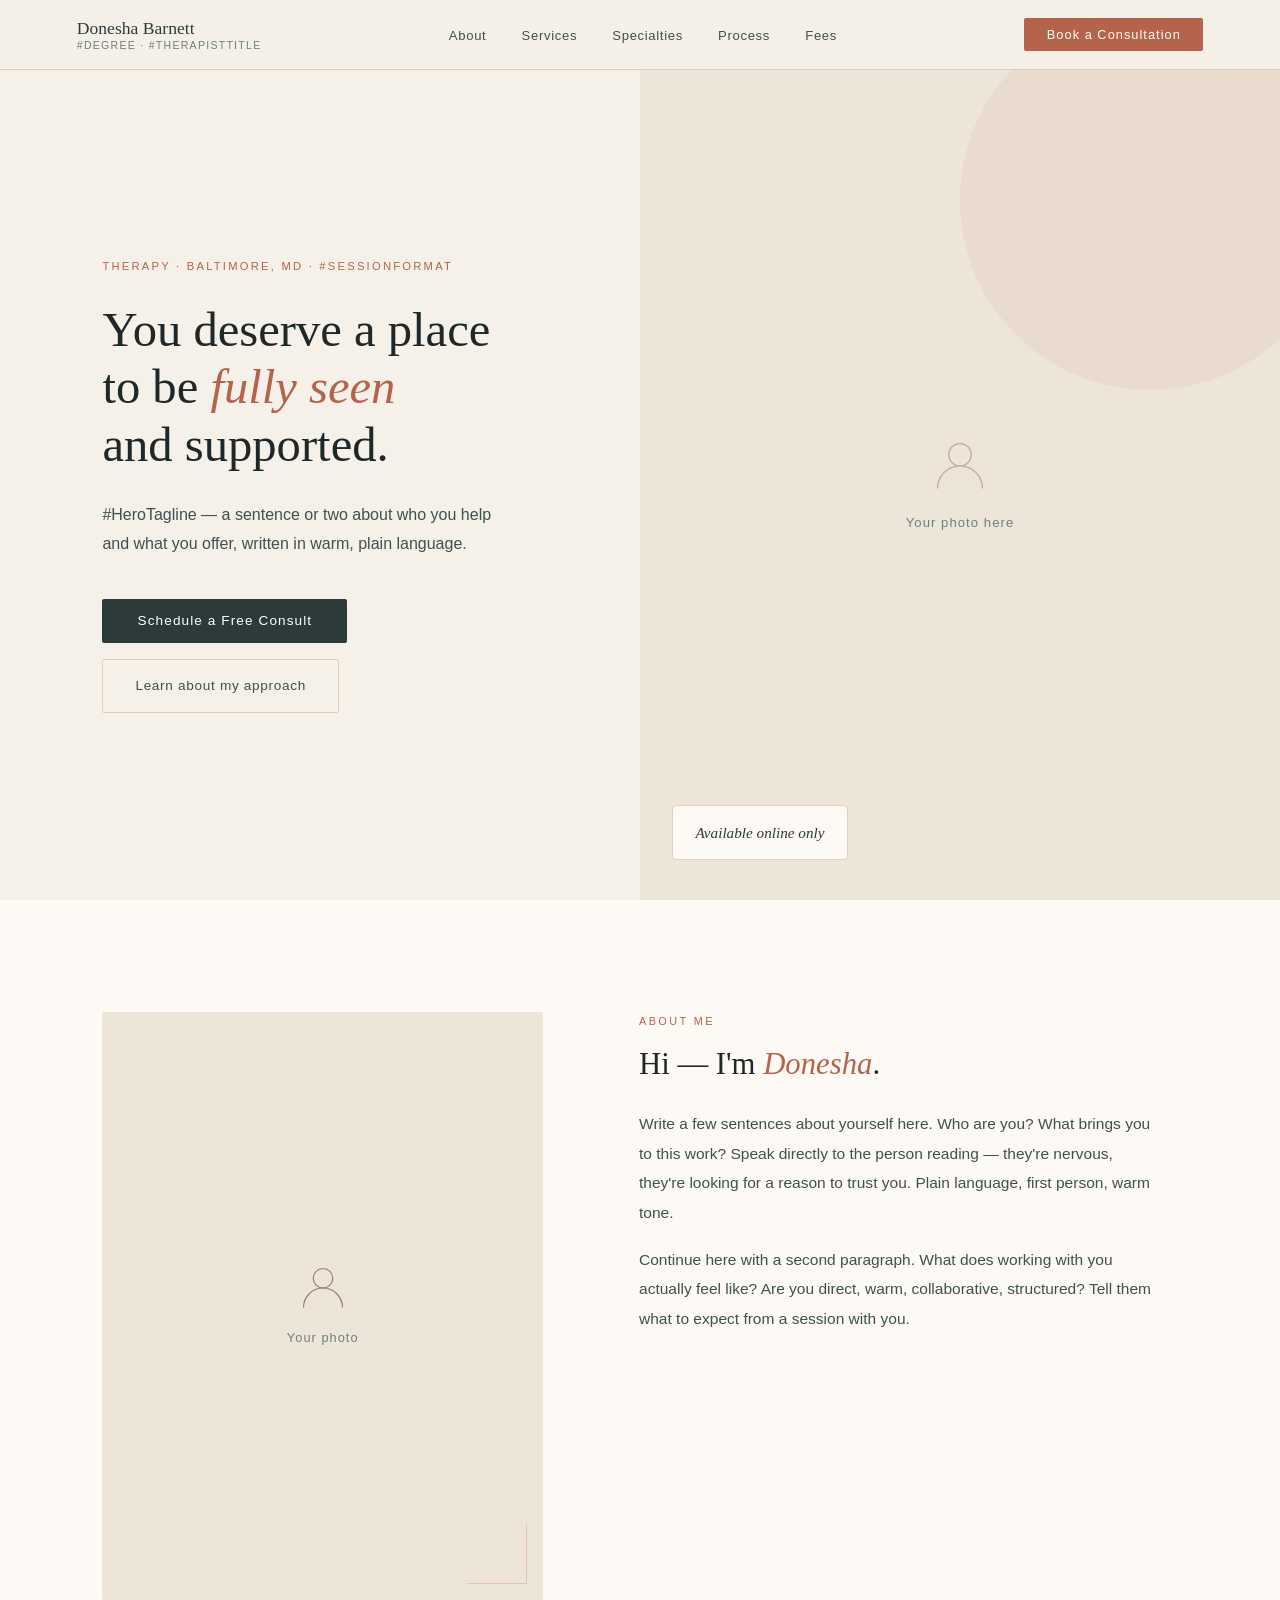
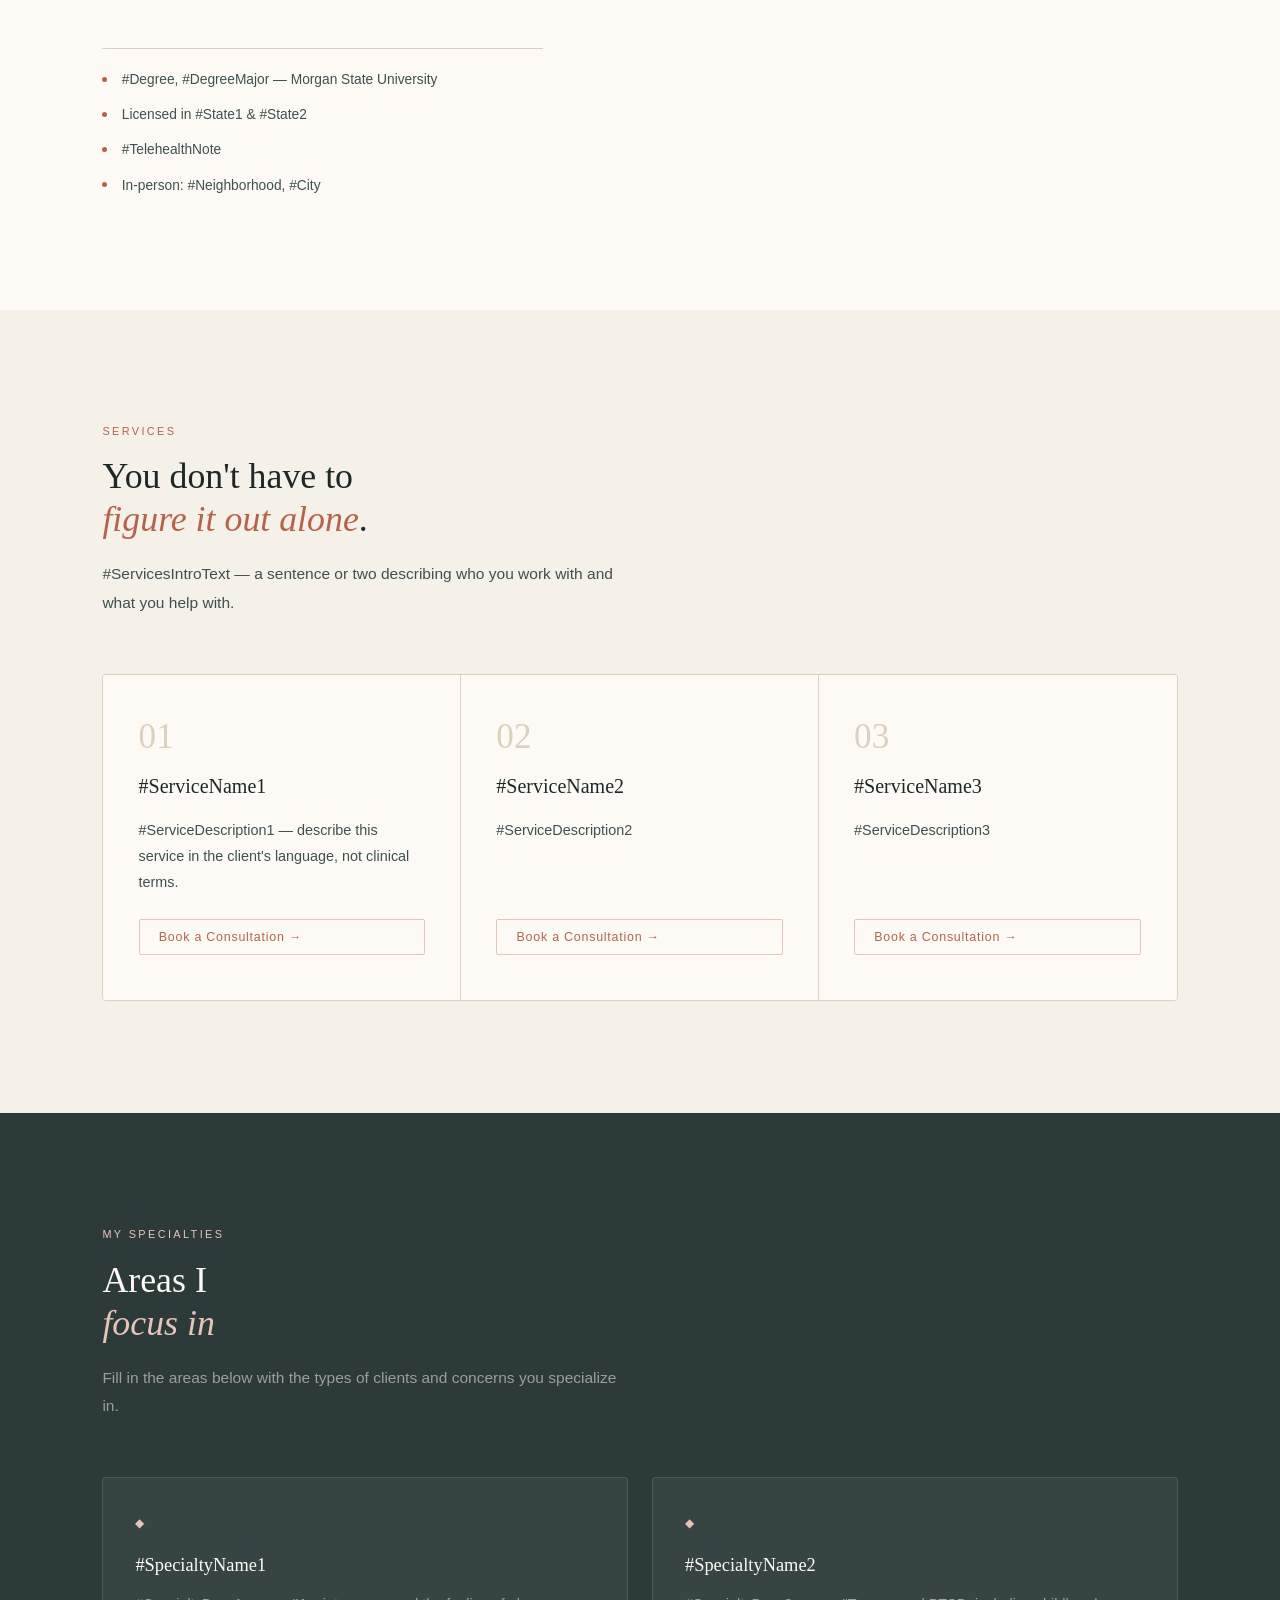
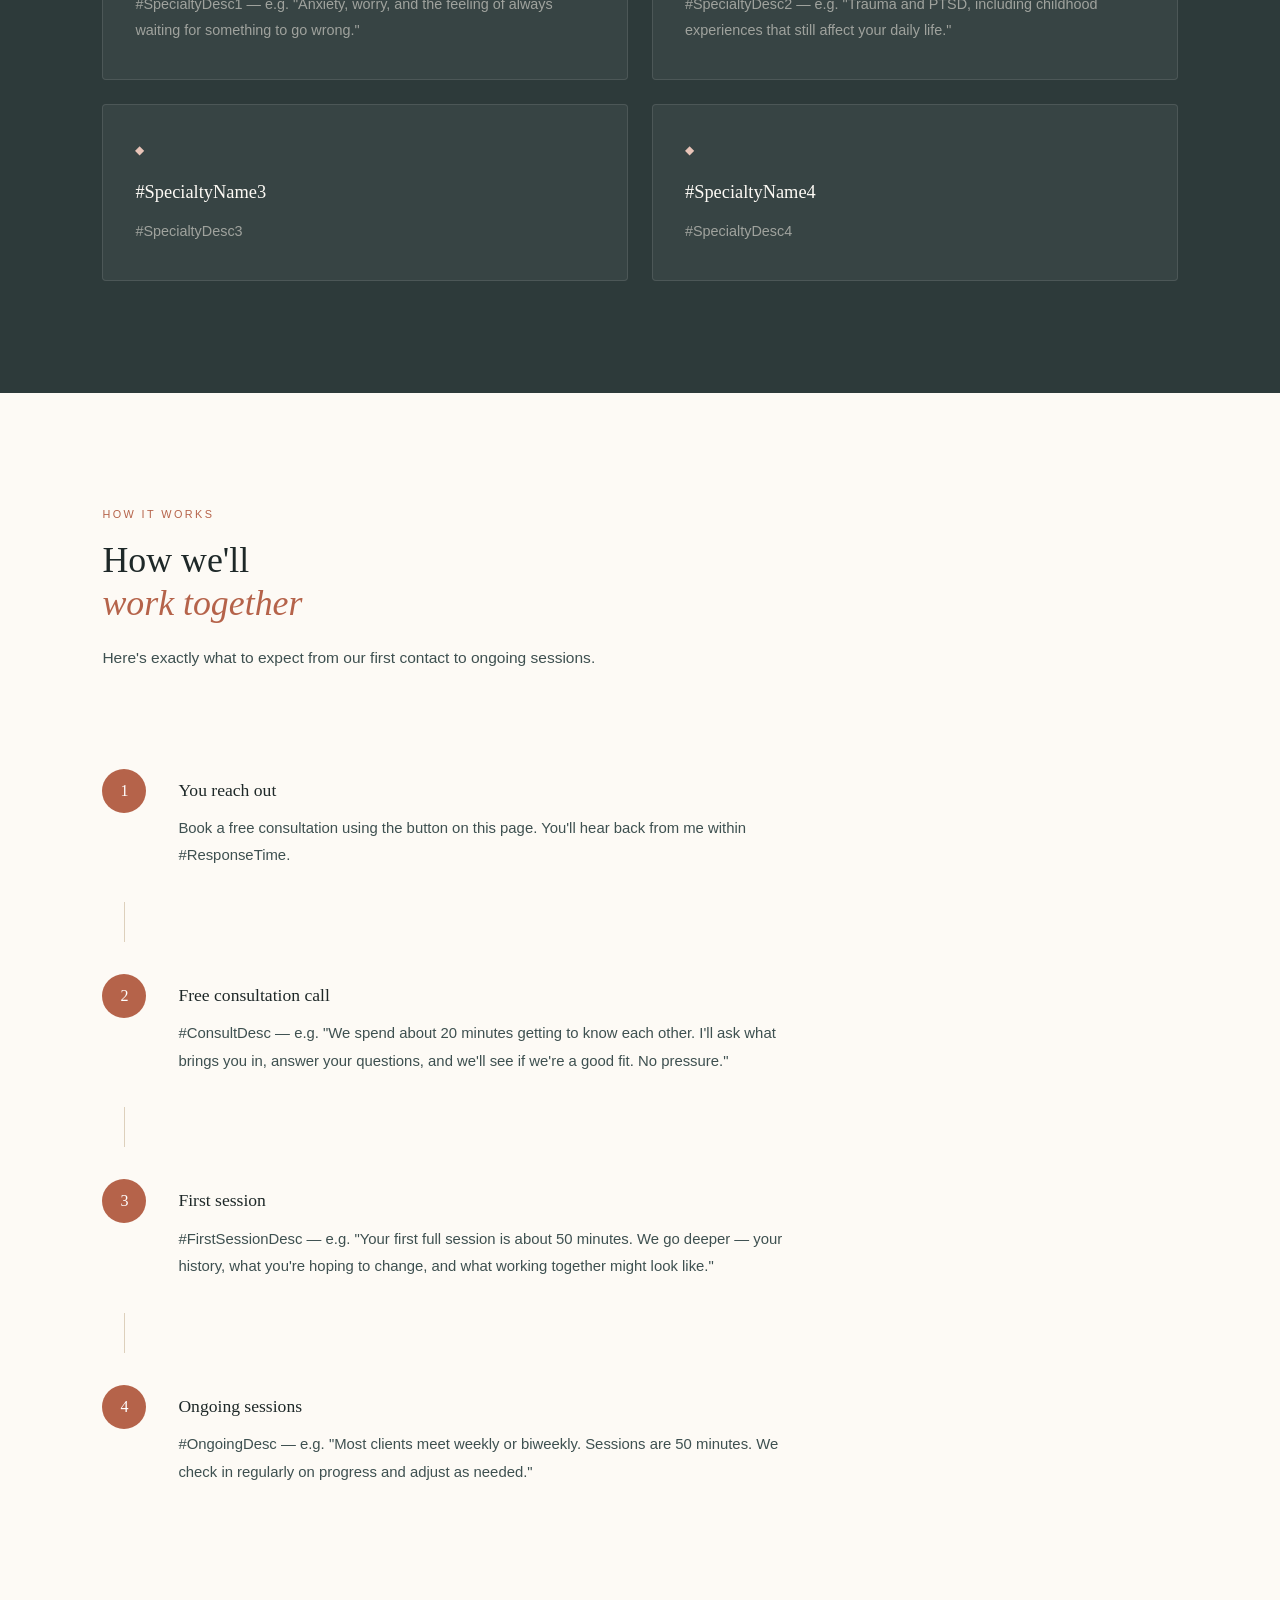
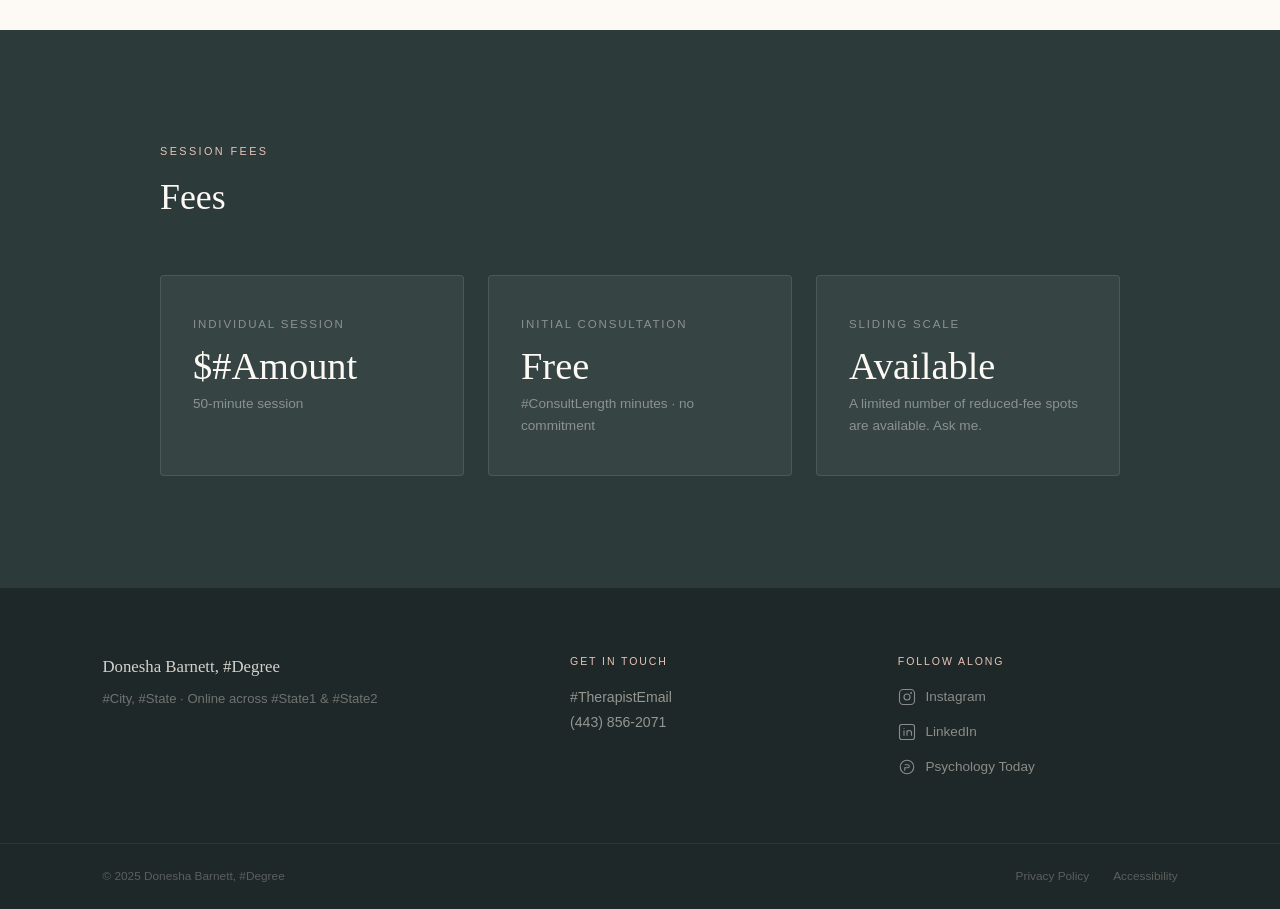
==== commit 9a738269: "Filling in the placeholders names / title part 1" ====
--- a/index.html
+++ b/index.html
@@ -3,7 +3,7 @@
 <head>
   <meta charset="UTF-8">
   <meta name="viewport" content="width=device-width, initial-scale=1.0">
-  <title>#TherapistName — Therapy</title>
+  <title>Donesha Barnett — Therapy</title>
   <link rel="preconnect" href="https://fonts.googleapis.com">
   <link rel="preconnect" href="https://fonts.gstatic.com" crossorigin>
   <link href="https://fonts.googleapis.com/css2?family=Libre+Baskerville:ital,wght@0,400;0,700;1,400&family=Outfit:wght@300;400;500&display=swap" rel="stylesheet">
@@ -14,7 +14,7 @@
 <!-- NAV -->
 <nav id="mainNav">
   <div class="nav-logo">
-    #TherapistName
+    Donesha Barnett
     <span>#Degree · #TherapistTitle</span>
   </div>
   <ul class="nav-links">
@@ -54,8 +54,8 @@
       Your photo here
     </div>
     <div class="hero-badge">
-      <p class="badge-label">Now accepting</p>
-      <p class="badge-text">New clients in #State1, #State2 &amp; remotely</p>
+    <!---  <p class="badge-label">Now accepting</p> --->
+      <p class="badge-text">Available online only</p>
     </div>
   </div>
 </section>
@@ -74,7 +74,7 @@
   <div class="about-credentials">
     <div class="credential">
       <div class="credential-dot"></div>
-      <span class="credential-text">#Degree, #DegreeMajor — #University</span>
+      <span class="credential-text">#Degree, #DegreeMajor — Morgan State University</span>
     </div>
     <div class="credential">
       <div class="credential-dot"></div>
@@ -91,7 +91,7 @@
   </div>
   <div class="about-header">
     <p class="section-label">About Me</p>
-    <h2 class="about-title">Hi — I'm <em>#TherapistFirstName</em>.</h2>
+    <h2 class="about-title">Hi — I'm <em>Donesha</em>.</h2>
     <p class="about-intro-placeholder">
       Write a few sentences about yourself here. Who are you? What brings you to this work? Speak directly to the person reading — they're nervous, they're looking for a reason to trust you. Plain language, first person, warm tone.
     </p>
@@ -204,16 +204,16 @@
     </div>
   </div>
   <div class="process-note">
-    <p><strong>Response time:</strong> #ResponseTimeNote — e.g. "I respond to all inquiries within 1–2 business days. For urgent matters, please contact a crisis line or 911."</p>
-  </div>
+  <!---  <p><strong>Response time:</strong> #ResponseTimeNote — e.g. "I respond to all inquiries within 1–2 business days. For urgent matters, please contact a crisis line or 911."</p>
+  </div> --->
 </section>
 
 <!-- FEES -->
 <section class="fees-section" id="fees">
   <div class="fees-inner">
     <div class="fees-header">
-      <p class="fees-label">Fees</p>
-      <h2 class="fees-title">Clear, upfront<br><em>pricing</em>.</h2>
+      <p class="fees-label">Session Fees</p>
+      <h2 class="fees-title">Fees</h2>
     </div>
     <div class="fees-grid">
       <div class="fee-card">
@@ -239,13 +239,13 @@
 <footer>
   <div class="footer-top">
     <div class="footer-brand">
-      <p class="footer-name">#TherapistName, #Degree</p>
+      <p class="footer-name">Donesha Barnett, #Degree</p>
       <p class="footer-location">#City, #State · Online across #State1 &amp; #State2</p>
     </div>
     <div class="footer-contact">
       <p class="footer-contact-label">Get in touch</p>
       <a href="mailto:#TherapistEmail" class="footer-email">#TherapistEmail</a>
-      <a href="tel:#TherapistPhone" class="footer-phone">#TherapistPhone</a>
+      <a href="tel:#TherapistPhone" class="footer-phone">(443) 856-2071</a>
     </div>
     <div class="footer-socials">
       <p class="footer-contact-label">Follow along</p>
@@ -258,7 +258,7 @@
           </svg>
           Instagram
         </a>
-        <a href="#" class="social-link" aria-label="LinkedIn">
+        <a href="https://www.linkedin.com/in/donesha-i-barnett-lcsw-c-056a20412/" class="social-link" aria-label="LinkedIn">
           <svg width="18" height="18" viewBox="0 0 24 24" fill="none" stroke="currentColor" stroke-width="1.5">
             <rect x="2" y="2" width="20" height="20" rx="3"/>
             <line x1="8" y1="10" x2="8" y2="17"/>
@@ -267,7 +267,7 @@
           </svg>
           LinkedIn
         </a>
-        <a href="#" class="social-link" aria-label="Psychology Today">
+        <a href="https://www.psychologytoday.com/us/therapists/donesha-barnett-baltimore-md/1764833?utm_source=ig&utm_medium=social&utm_content=link_in_bio" class="social-link" aria-label="Psychology Today">
           <svg width="18" height="18" viewBox="0 0 24 24" fill="none" stroke="currentColor" stroke-width="1.5">
             <circle cx="12" cy="12" r="9"/>
             <path d="M9 9h4a2 2 0 0 1 0 4H9v4"/>
@@ -278,7 +278,7 @@
     </div>
   </div>
   <div class="footer-bottom">
-    <span>© 2025 #TherapistName, #Degree</span>
+    <span>© 2025 Donesha Barnett, #Degree</span>
     <div class="footer-links">
       <a href="#">Privacy Policy</a>
       <a href="#">Accessibility</a>
--- a/style.css
+++ b/style.css
@@ -612,7 +612,7 @@
   line-height: 1.85;
 }
 
-.process-note {
+/*.process-note {
   margin-top: 3rem;
   padding: 1.4rem 1.8rem;
   background: var(--linen);
@@ -627,7 +627,7 @@
   line-height: 1.8;
 }
 
-.process-note strong { color: var(--ink); font-weight: 500; }
+.process-note strong { color: var(--ink); font-weight: 500; } */
 
 /* ── FEES — DARK SECTION ─────────────────────────────────
    Uses .fees-label / .fees-title instead of shared .section-*
